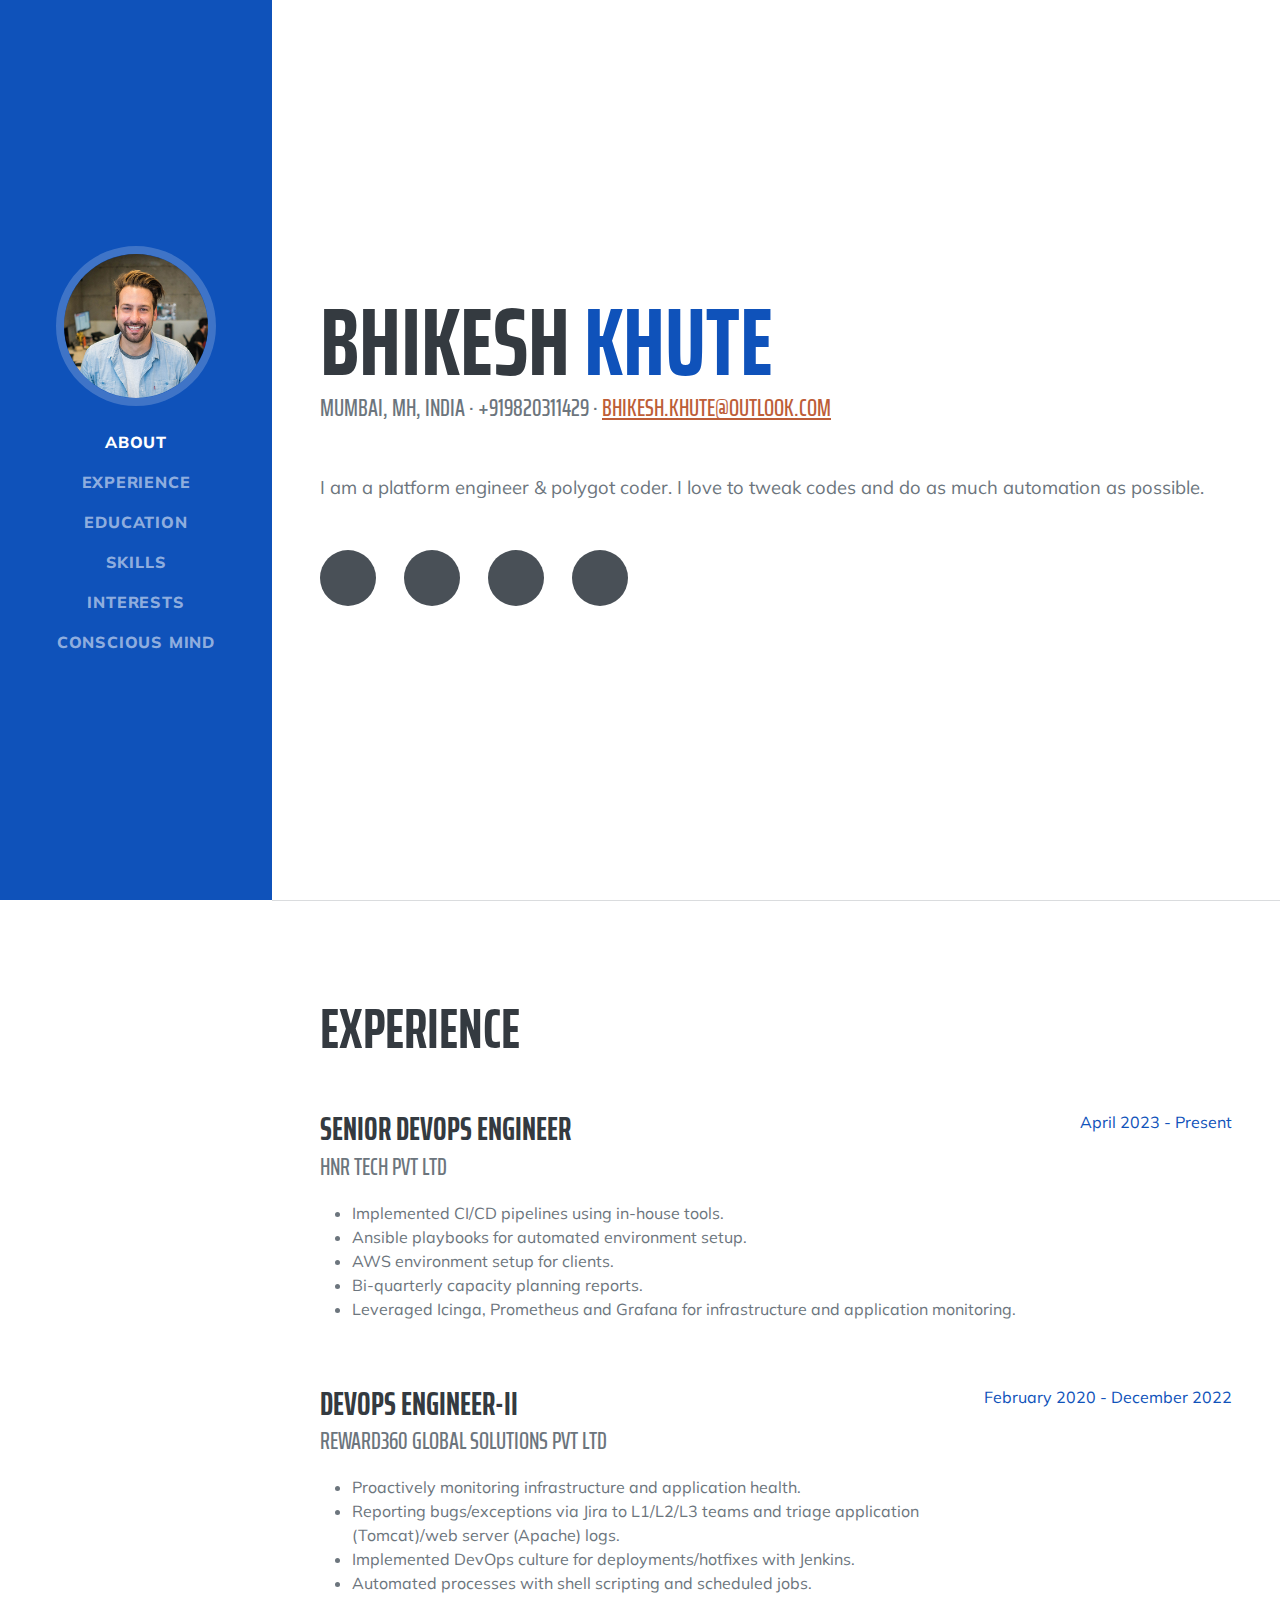
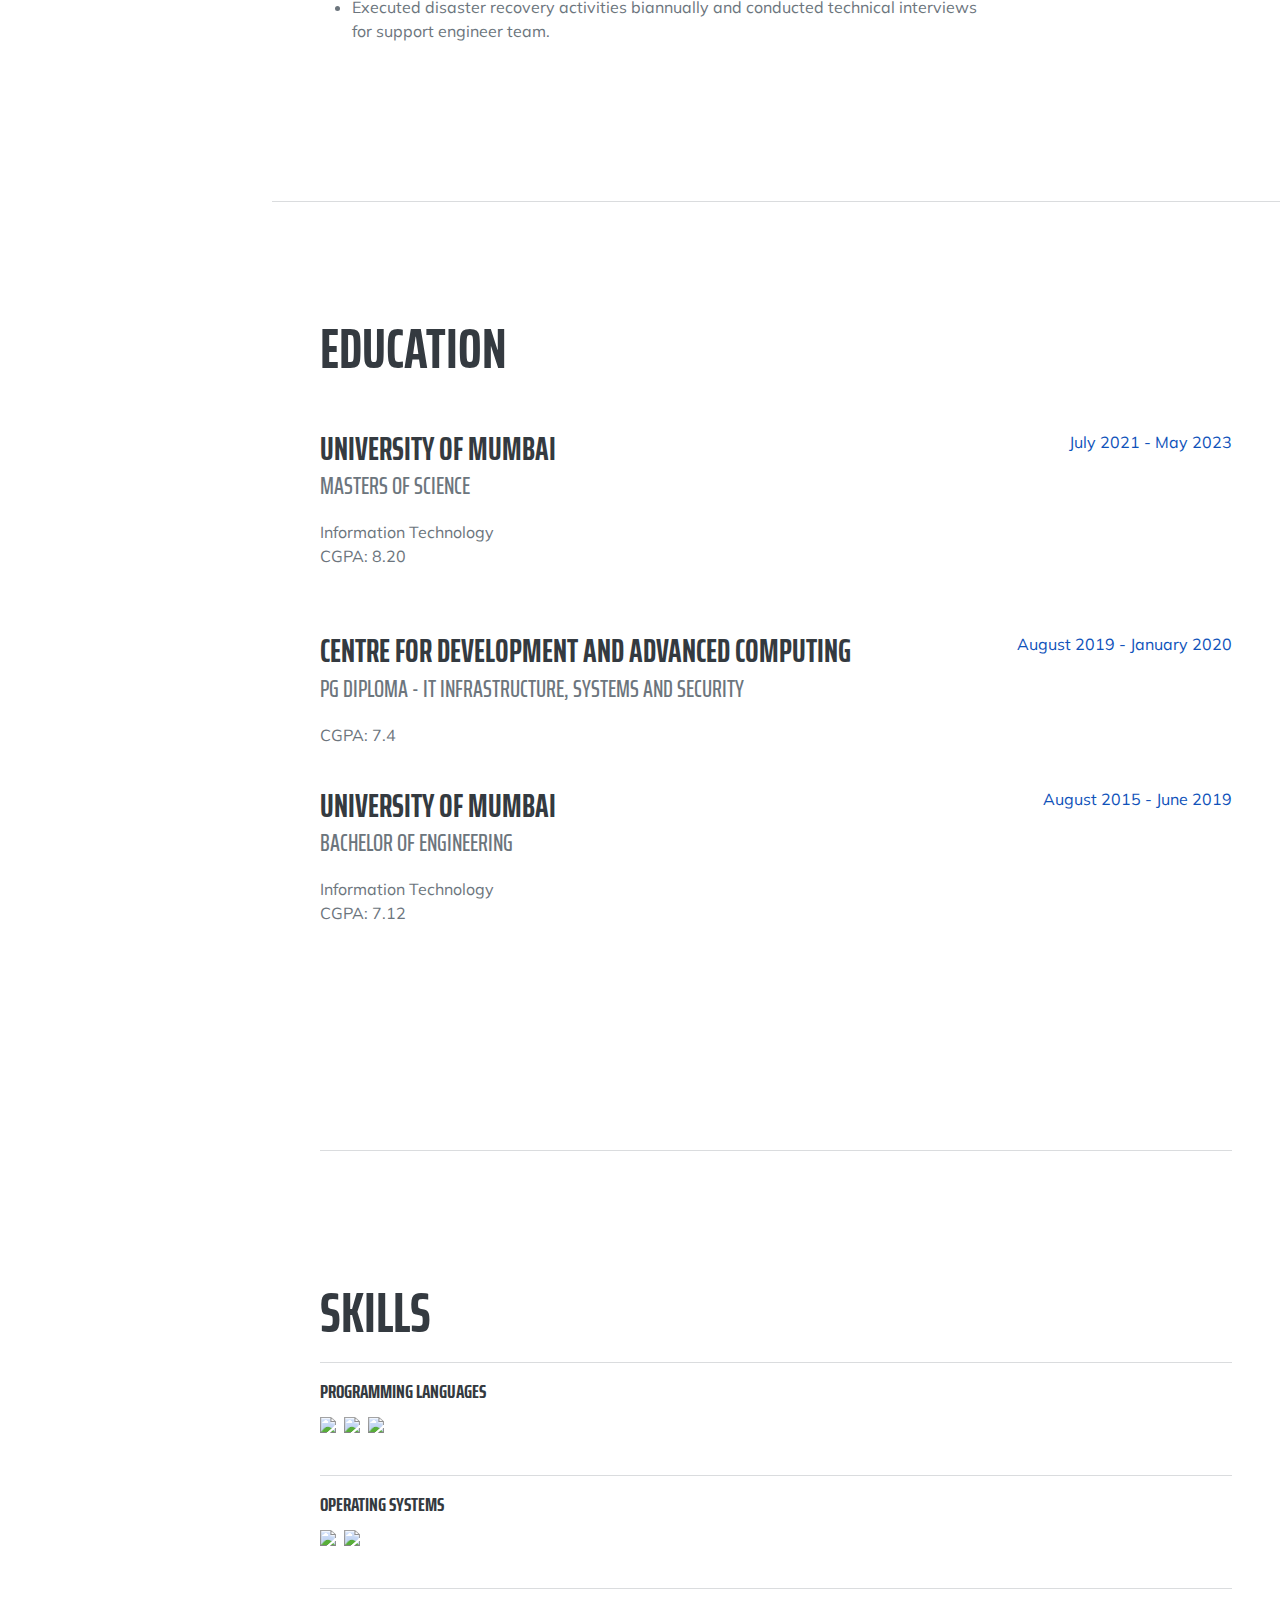
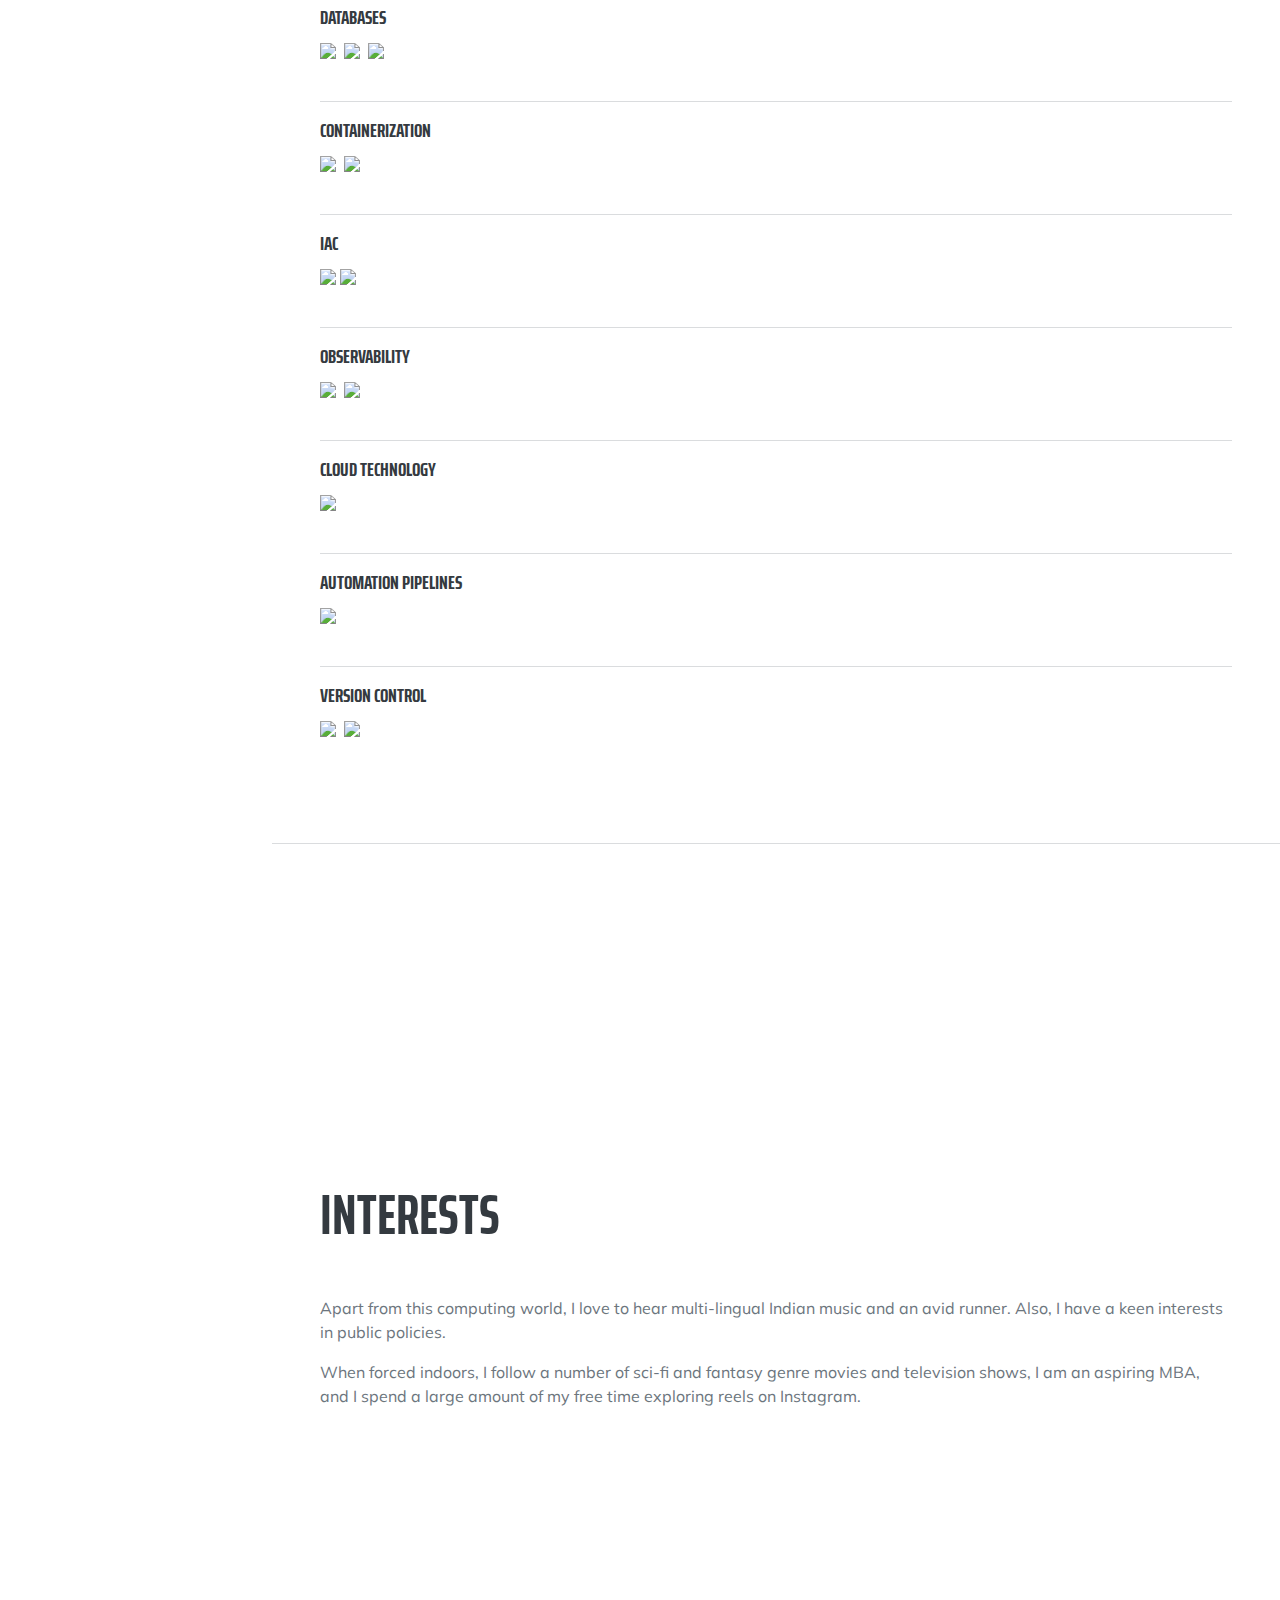
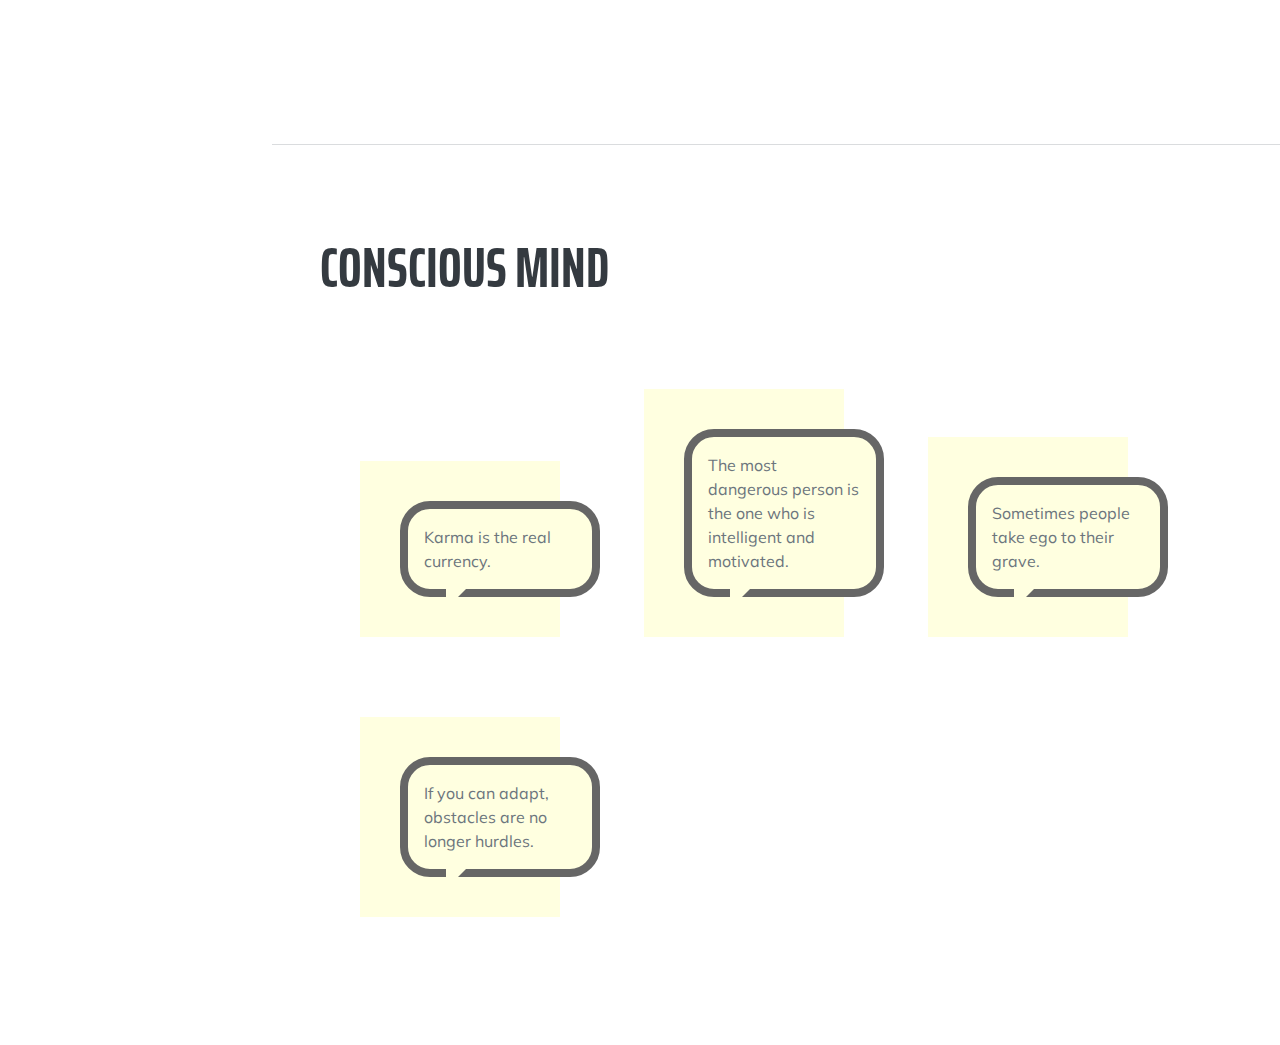
==== index.html @ 4f7ded44 "modified:   added bullet points" ====
<!DOCTYPE html>
<html lang="en">
    <head>
        <meta charset="utf-8" />
        <meta name="viewport" content="width=device-width, initial-scale=1, shrink-to-fit=no" />
        <meta name="description" content="" />
        <meta name="author" content="" />
        <title>Bhikesh Khute Portfolio</title>
        <link rel="icon" type="image/x-icon" href="assets/img/favicon.ico" />
        <!-- Font Awesome icons (free version)-->
        <script src="https://use.fontawesome.com/releases/v6.3.0/js/all.js" crossorigin="anonymous"></script>
        <!-- Google fonts-->
        <link href="https://fonts.googleapis.com/css?family=Saira+Extra+Condensed:500,700" rel="stylesheet" type="text/css" />
        <link href="https://fonts.googleapis.com/css?family=Muli:400,400i,800,800i" rel="stylesheet" type="text/css" />
        <!-- Core theme CSS (includes Bootstrap)-->
        <link href="css/styles.css" rel="stylesheet" />
    </head>
    <body id="page-top">
        <!-- Navigation-->
        <nav class="navbar navbar-expand-lg navbar-dark bg-primary fixed-top" id="sideNav">
            <a class="navbar-brand js-scroll-trigger" href="#page-top">
                <span class="d-block d-lg-none">Bhikesh Khute</span>
                <span class="d-none d-lg-block"><img class="img-fluid img-profile rounded-circle mx-auto mb-2" src="assets/img/profile.jpg" alt="..." /></span>
            </a>
            <button class="navbar-toggler" type="button" data-bs-toggle="collapse" data-bs-target="#navbarResponsive" aria-controls="navbarResponsive" aria-expanded="false" aria-label="Toggle navigation"><span class="navbar-toggler-icon"></span></button>
            <div class="collapse navbar-collapse" id="navbarResponsive">
                <ul class="navbar-nav">
                    <li class="nav-item"><a class="nav-link js-scroll-trigger" href="#about">About</a></li>
                    <li class="nav-item"><a class="nav-link js-scroll-trigger" href="#experience">Experience</a></li>
                    <li class="nav-item"><a class="nav-link js-scroll-trigger" href="#education">Education</a></li>
                    <li class="nav-item"><a class="nav-link js-scroll-trigger" href="#skills">Skills</a></li>
                    <li class="nav-item"><a class="nav-link js-scroll-trigger" href="#interests">Interests</a></li>
                    <li class="nav-item"><a class="nav-link js-scroll-trigger" href="#consciousmind">Conscious Mind</a></li>
                </ul>
            </div>
        </nav>
        <!-- Page Content-->
        <div class="container-fluid p-0">
            <!-- About-->
            <section class="resume-section" id="about">
                <div class="resume-section-content">
                    <h1 class="mb-0">
                        Bhikesh
                        <span class="text-primary">Khute</span>
                    </h1>
                    <div class="subheading mb-5">
                        Mumbai, MH, India · +919820311429 ·
                        <a href="mailto:bhikesh.khute@outlook.com">bhikesh.khute@outlook.com</a>
                    </div>
                    <p class="lead mb-5">I am a platform engineer & polygot coder. I love to tweak codes and do as much automation as possible.</p>
                    <div class="social-icons">
                        <a class="social-icon" href="https://www.linkedin.com/in/bhikesh-khute/" target="_blank"><i class="fab fa-linkedin-in"></i></a>
                        <a class="social-icon" href="https://github.com/norfluxX" target="_blank"><i class="fab fa-github"></i></a>
                        <a class="social-icon" href="https://www.instagram.com/bhikesh_k/" target="_blank"><i class="fab fa-instagram"></i></a>
                        <a class="social-icon" href="https://join.skype.com/invite/weNRksGfqbtF" target="_blank"><i class="fab fa-skype"></i></a>
                    </div>
                </div>
            </section>
            <hr class="m-0" />
            <!-- Experience-->
            <section class="resume-section" id="experience">
                <div class="resume-section-content">
                    <h2 class="mb-5">Experience</h2>
                    <div class="d-flex flex-column flex-md-row justify-content-between mb-5">
                        <div class="flex-grow-1">
                            <h3 class="mb-0">Senior DevOps Engineer</h3>
                            <div class="subheading mb-3">HNR Tech Pvt Ltd</div>
                            <p>
                                <ul>
                                <li>Implemented CI/CD pipelines using in-house tools.</li>
                                <li>Ansible playbooks for automated environment setup.</li>
                                <li>AWS environment setup for clients.</li>
                                <li>Bi-quarterly capacity planning reports.</li>
                                <li>Leveraged Icinga, Prometheus and Grafana for infrastructure and application monitoring.</li>
                                </ul>
                            </p>
                        </div>
                        <div class="flex-shrink-0"><span class="text-primary">April 2023 - Present</span></div>
                    </div>
                    <div class="d-flex flex-column flex-md-row justify-content-between mb-5">
                        <div class="flex-grow-1">
                            <h3 class="mb-0">DevOps Engineer-II</h3>
                            <div class="subheading mb-3">Reward360 Global Solutions Pvt Ltd</div>
                            <p>
                                <ul>
                                    <li>Proactively monitoring infrastructure and application health.</li>
                                    <li>Reporting bugs/exceptions via Jira to L1/L2/L3 teams and triage application (Tomcat)/web server (Apache) logs. </li>
                                    <li>Implemented DevOps culture for deployments/hotfixes with Jenkins.</li>
                                    <li>Automated processes with shell scripting and scheduled jobs.</li>
                                    <li>Executed disaster recovery activities biannually and conducted technical interviews for support engineer team.</li>
                                </ul>
                            </p>
                        </div>
                        <div class="flex-shrink-0"><span class="text-primary">February 2020 - December 2022</span></div>
                    </div>
                </div>
            </section>
            <hr class="m-0" />
            <!-- Education-->
            <section class="resume-section" id="education">
                <div class="resume-section-content">
                    <h2 class="mb-5">Education</h2>
                    <div class="d-flex flex-column flex-md-row justify-content-between mb-5">
                        <div class="flex-grow-1">
                            <h3 class="mb-0">University of Mumbai</h3>
                            <div class="subheading mb-3">Masters of Science</div>
                            <div>Information Technology </div>
                            <p>CGPA: 8.20</p>
                        </div>
                        <div class="flex-shrink-0"><span class="text-primary">July 2021 - May 2023</span></div>
                    </div>
                    <div class="d-flex flex-column flex-md-row justify-content-between">
                        <div class="flex-grow-1">
                            <h3 class="mb-0">Centre for Development and Advanced Computing</h3>
                            <div class="subheading mb-3">PG Diploma - IT Infrastructure, Systems and Security</div>
                            <p>CGPA: 7.4</p>
                        </div>
                        <div class="flex-shrink-0"><span class="text-primary">August 2019 - January 2020</span></div>
                    </div>
                    <br>
                    <div class="d-flex flex-column flex-md-row justify-content-between mb-5">
                        <div class="flex-grow-1">
                            <h3 class="mb-0">University of Mumbai</h3>
                            <div class="subheading mb-3">Bachelor of Engineering</div>
                            <div>Information Technology</div>
                            <p>CGPA: 7.12</p>
                        </div>
                        <div class="flex-shrink-0"><span class="text-primary">August 2015 - June 2019</span></div>
                    </div>
                </div>
            </section>
            <hr class="m-5" />
            <!-- Skills-->
            <section class="resume-section" id="skills">
                <div class="resume-section-content">
                    <h2>Skills</h2>
                        <hr>
                        <h5> Programming Languages</h5>
                        <img src="https://img.shields.io/badge/python-3670A0?style=for-the-badge&logo=python&logoColor=ffdd54" />&nbsp;
                        <img src="https://img.shields.io/badge/PHP-777BB4?style=for-the-badge&logo=php&logoColor=white" />&nbsp;
                        <img src="https://img.shields.io/badge/node.js-6DA55F?style=for-the-badge&logo=node.js&logoColor=white" />&nbsp;<br><br>
                        <hr>
                        <h5> Operating Systems</h5>
                        <img src="https://img.shields.io/badge/Cent%20OS-262577?style=for-the-badge&logo=CentOS&logoColor=white" />&nbsp;
                        <img src="https://img.shields.io/badge/Ubuntu-E95420?style=for-the-badge&logo=ubuntu&logoColor=white" />&nbsp; <br><br>
                        <hr></hr>
                        <h5> Databases</h5>
                        <img src="https://img.shields.io/badge/MongoDB-4EA94B?style=for-the-badge&logo=mongodb&logoColor=white" />&nbsp; 
                        <img src="https://img.shields.io/badge/MySQL-005C84?style=for-the-badge&logo=mysql&logoColor=white" />&nbsp;
                        <img src="https://img.shields.io/badge/redis-%23DD0031.svg?&style=for-the-badge&logo=redis&logoColor=white" />&nbsp; <br><br>
                        <hr>
                        <h5> Containerization</h5>
                        <img src="https://img.shields.io/badge/Docker-2CA5E0?style=for-the-badge&logo=docker&logoColor=white "/>&nbsp;
                        <img src="https://img.shields.io/badge/kubernetes-326ce5.svg?&style=for-the-badge&logo=kubernetes&logoColor=white" />&nbsp;<br><br>
                        <hr>
                        <h5> IaC</h5>
                        <img src="https://img.shields.io/badge/ansible-%231A1918.svg?style=for-the-badge&logo=ansible&logoColor=white"/>
                        <img src="https://img.shields.io/badge/terraform-%235835CC.svg?style=for-the-badge&logo=terraform&logoColor=white" />&nbsp;<br><br>
                        <hr>
                        <h5> Observability</h5>
                        <img src="https://img.shields.io/badge/Prometheus-E6522C?style=for-the-badge&logo=Prometheus&logoColor=white" />&nbsp;
                        <img src="https://img.shields.io/badge/Grafana-000000?style=for-the-badge&logo=grafana&logoColor=orange&labelColor=000000" />&nbsp;<br><br>
                        <hr>
                        <h5> Cloud Technology</h5>
                        <img src="https://img.shields.io/badge/AWS-%23FF9900.svg?style=for-the-badge&logo=amazon-aws&logoColor=white" />&nbsp;<br><br>
                        <hr>
                        <h5> Automation Pipelines</h5>
                        <img src="https://img.shields.io/badge/Jenkins-D24939?style=for-the-badge&logo=Jenkins&logoColor=white" />&nbsp;<br><br>
                        <hr>
                        <h5> Version Control</h5>
                        <img src="https://img.shields.io/badge/git-%23F05033.svg?style=for-the-badge&logo=git&logoColor=white" />&nbsp;
                        <img src="https://img.shields.io/badge/gitlab-%23181717.svg?style=for-the-badge&logo=gitlab&logoColor=white" /><br><br>
                </div>
            </section>
            <hr class="m-0" />
            <!-- Interests-->
            <section class="resume-section" id="interests">
                <div class="resume-section-content">
                    <h2 class="mb-5">Interests</h2>
                    <p>Apart from this computing world, I love to hear multi-lingual Indian music and an avid runner. Also, I have a keen interests in public policies.</p>
                    <p class="mb-0">When forced indoors, I follow a number of sci-fi and fantasy genre movies and television shows, I am an aspiring MBA, and I spend a large amount of my free time exploring reels on Instagram.</p>
                </div>
            </section>
            <hr class="m-0" />
            <!-- Awards-->
            <section class="resume-section" id="consciousmind">
                <div class="resume-section-content">
                    <h2 class="mb-5">Conscious Mind</h2>
					<div class="talk-bubble">
						<div class="talk-bubble tri-right border-9 round btm-left-in">
						  <div class="talktext">
							<p>Karma is the real currency.</p>
						  </div>
						</div>
					</div>
					<div class="talk-bubble">
						<div class="talk-bubble tri-right border-9 round btm-left-in">
						  <div class="talktext">
							<p>The most dangerous person is the one who is intelligent and motivated.</p>
						  </div>
						</div>
					</div>
					<div class="talk-bubble">
						<div class="talk-bubble tri-right border-9 round btm-left-in">
						  <div class="talktext">
							<p>Sometimes people take ego to their grave.</p>
						  </div>
						</div>
					</div>
                    <div class="talk-bubble">
						<div class="talk-bubble tri-right border-9 round btm-left-in">
						  <div class="talktext">
							<p>If you can adapt, obstacles are no longer hurdles.</p>
						  </div>
						</div>
					</div>
                </div>
            </section>
        </div>
        <!-- Bootstrap core JS-->
        <script src="https://cdn.jsdelivr.net/npm/bootstrap@5.2.3/dist/js/bootstrap.bundle.min.js"></script>
        <!-- Core theme JS-->
        <script src="js/scripts.js"></script>
    </body>
</html>
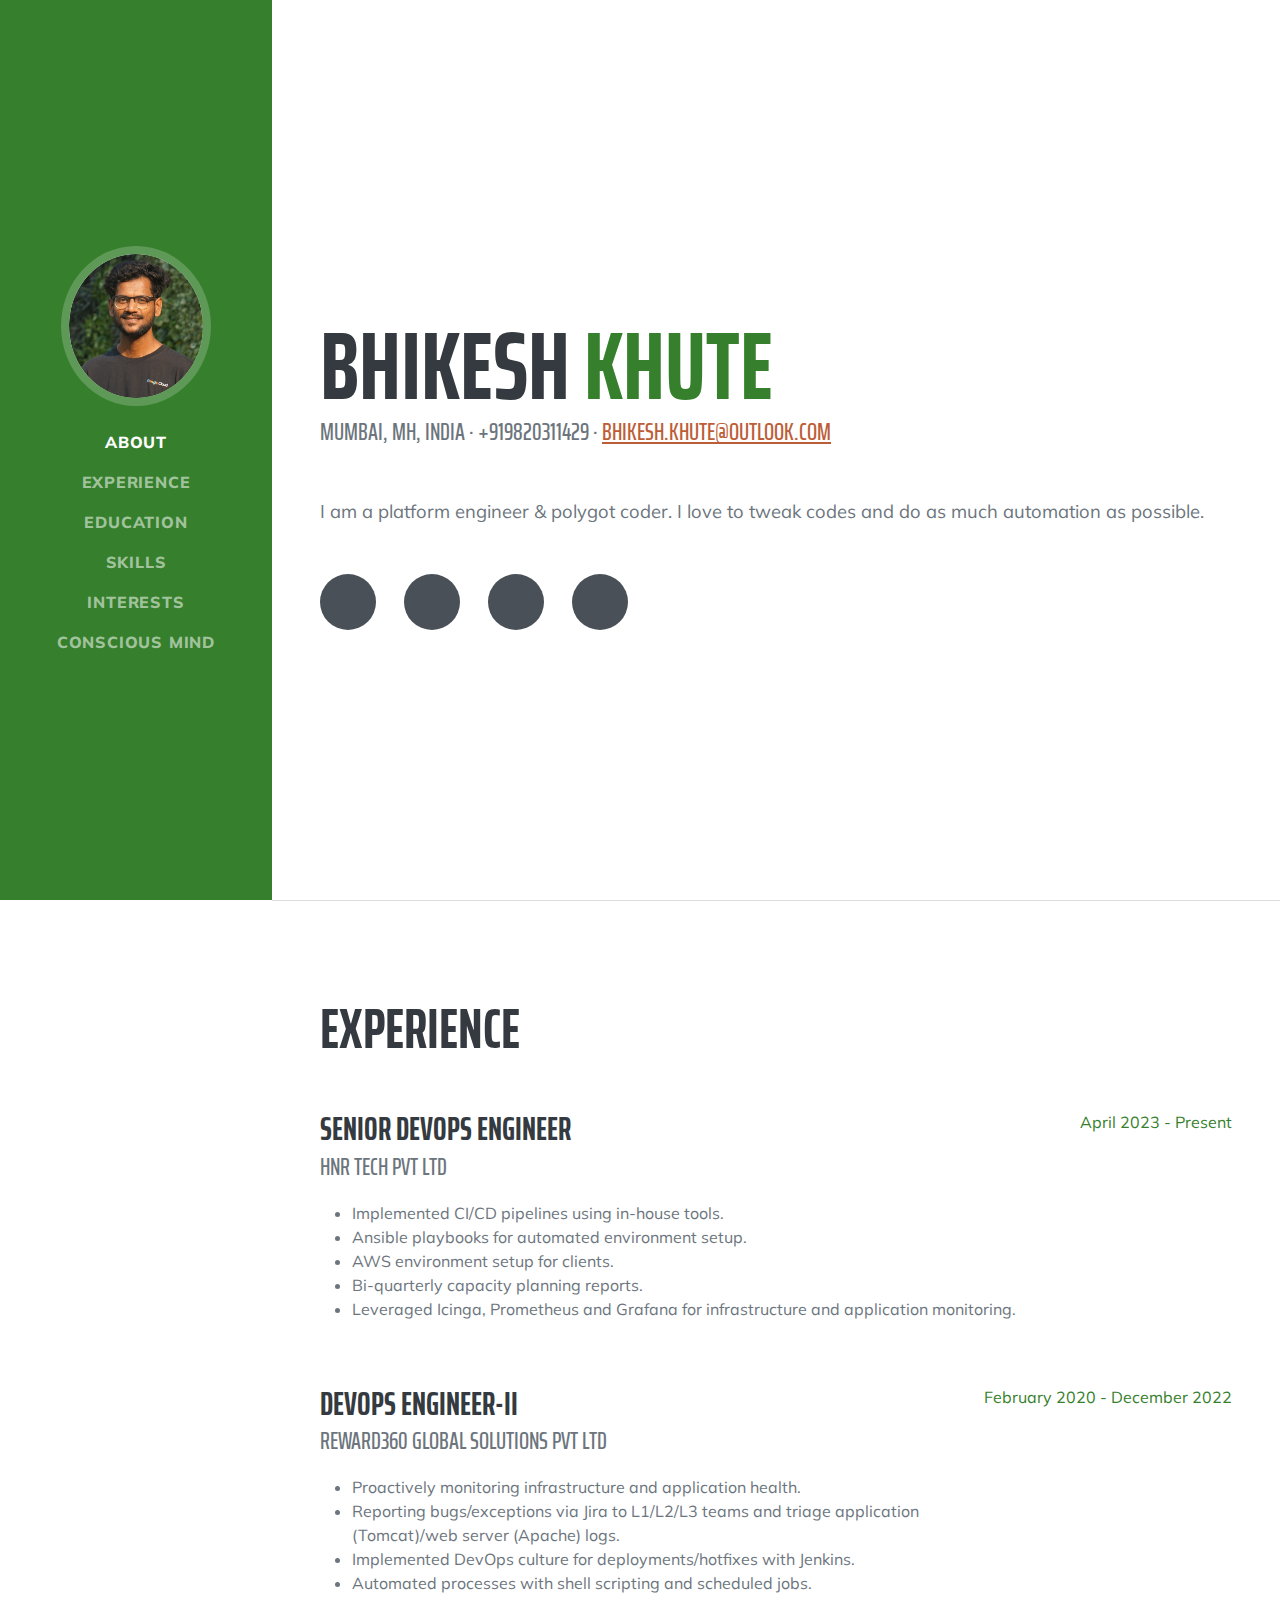
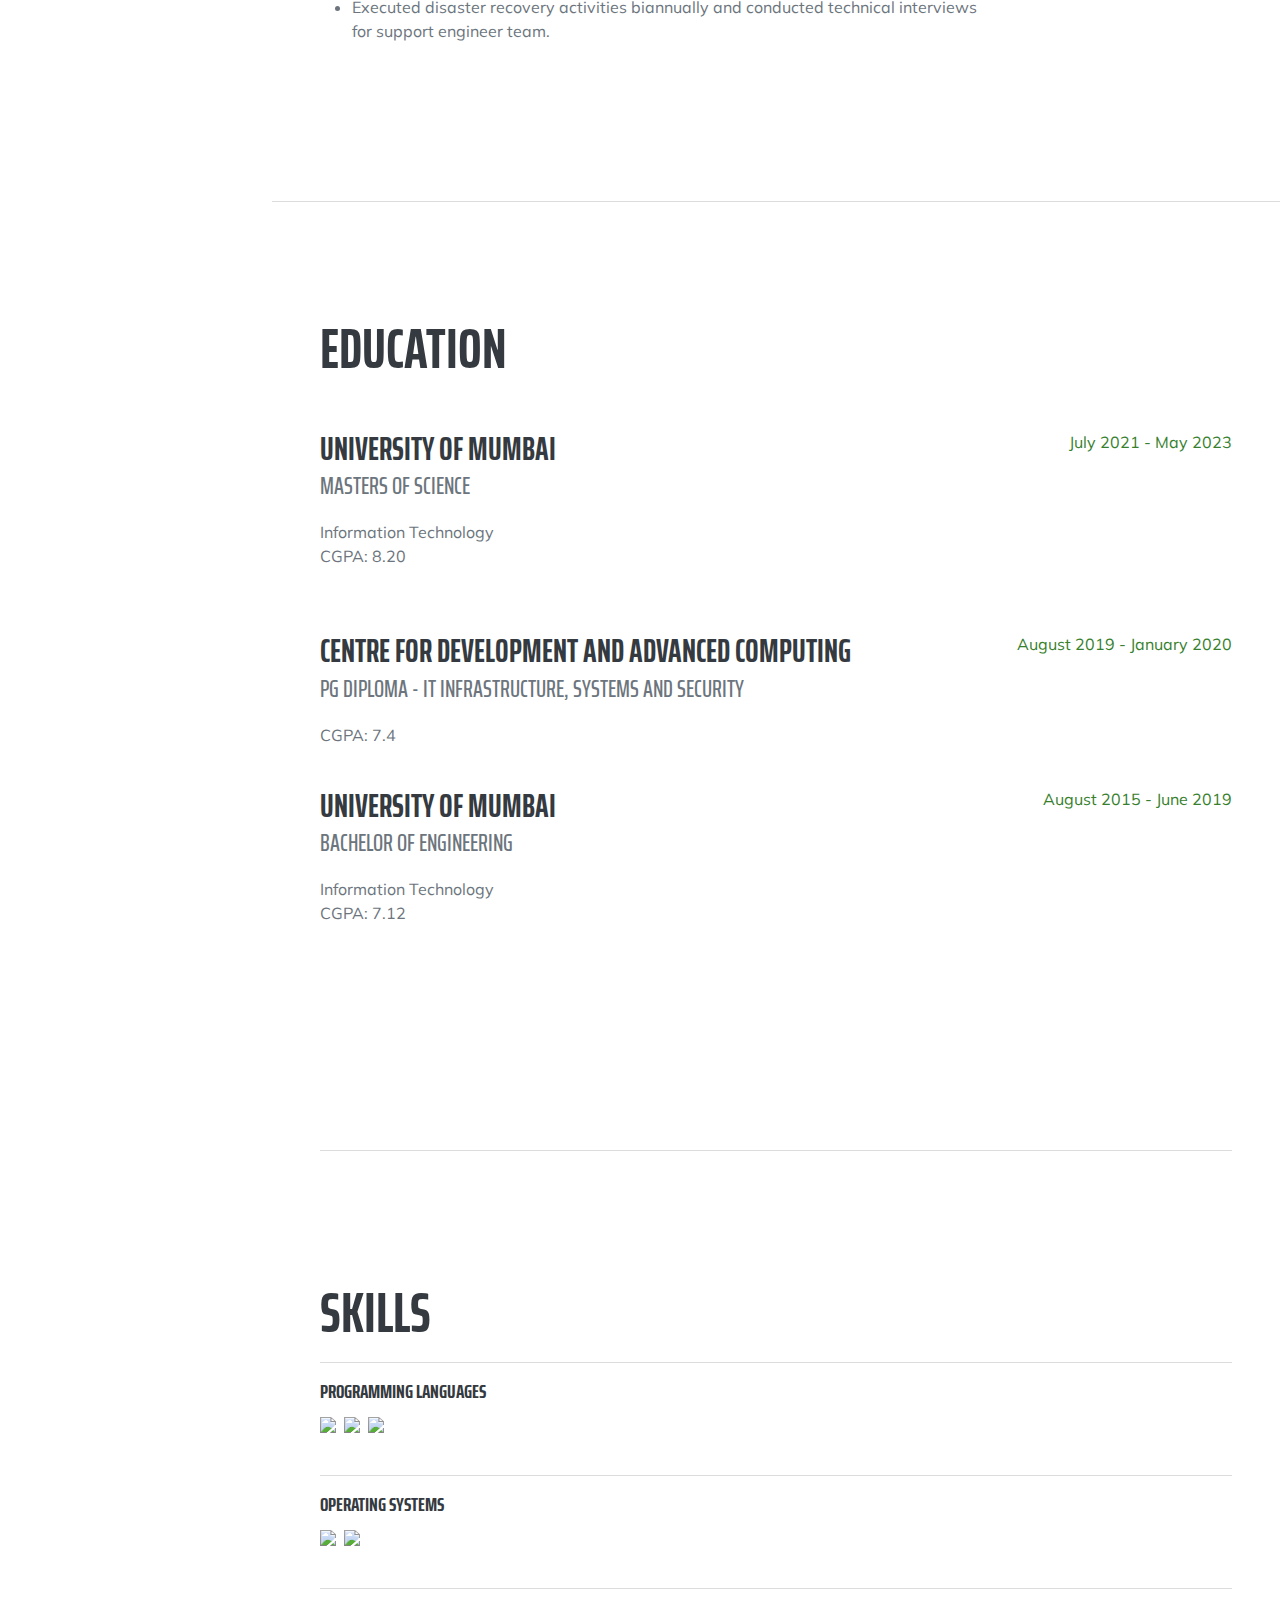
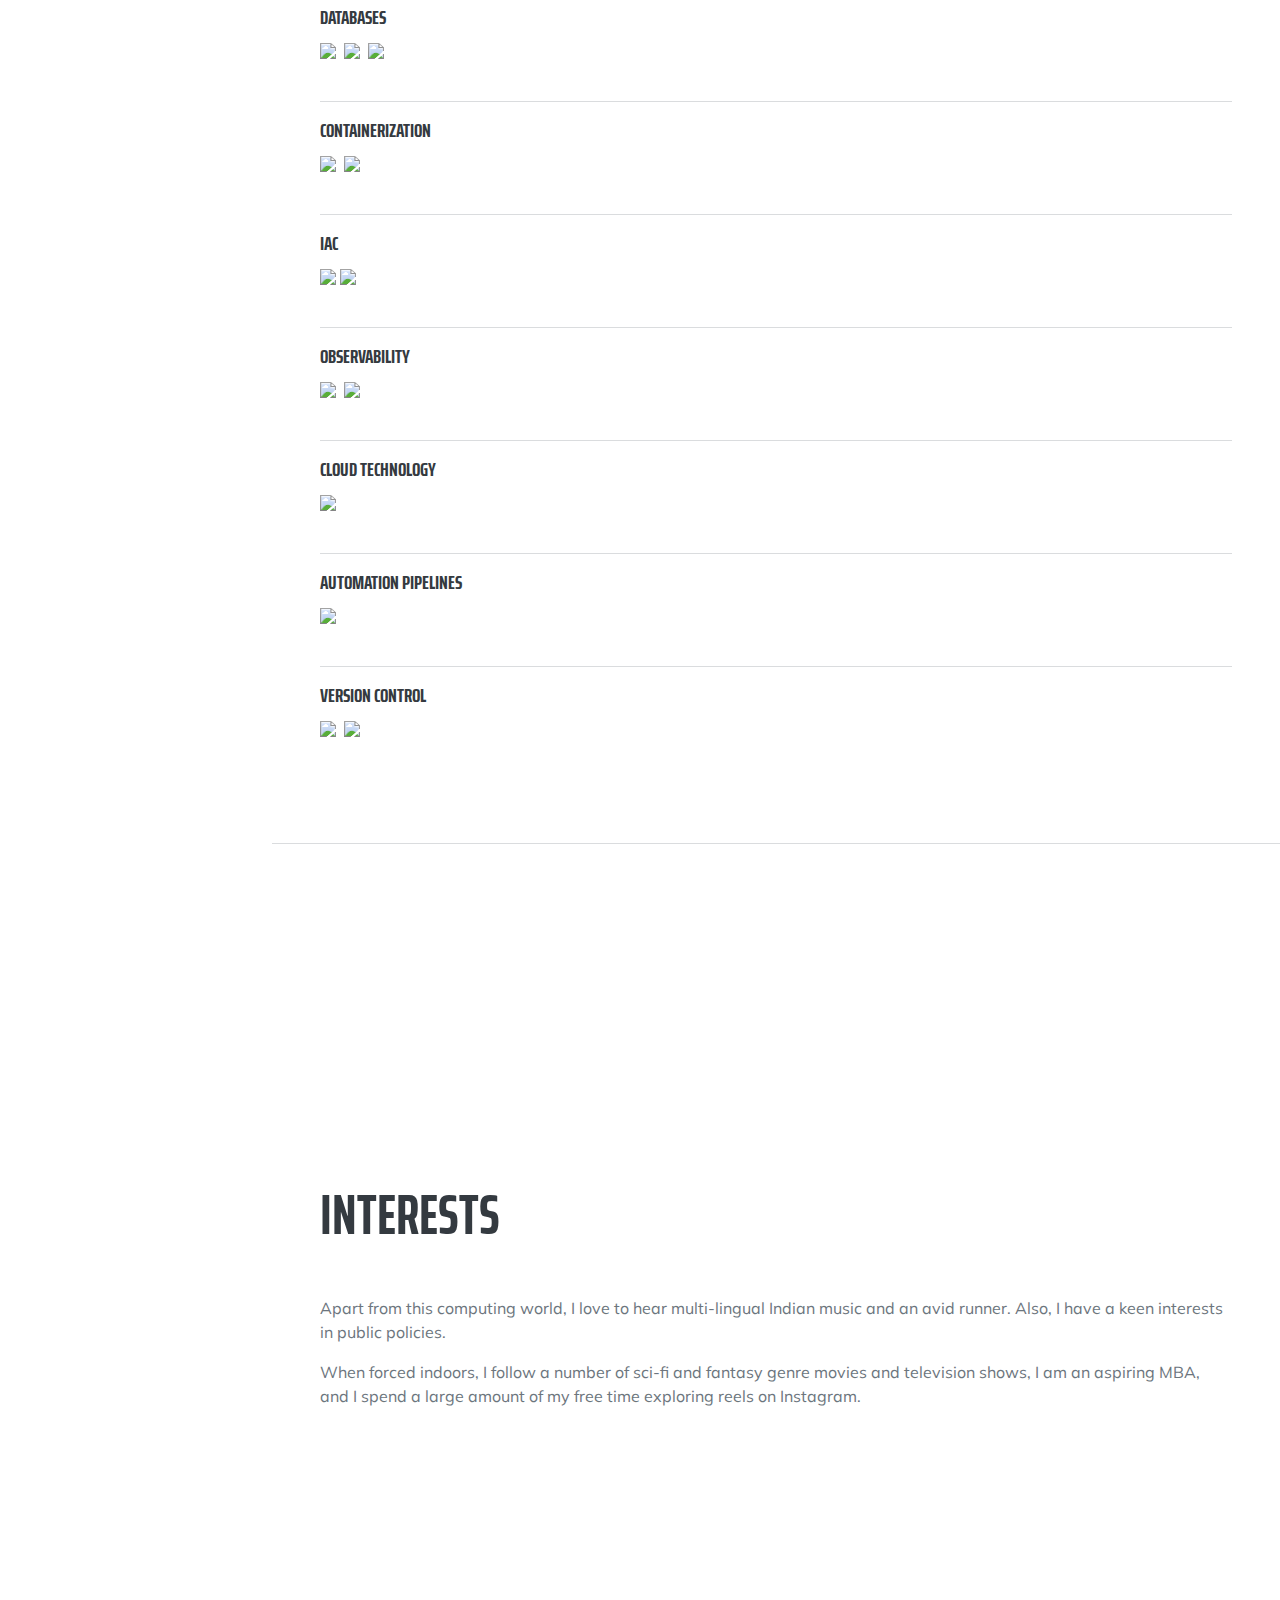
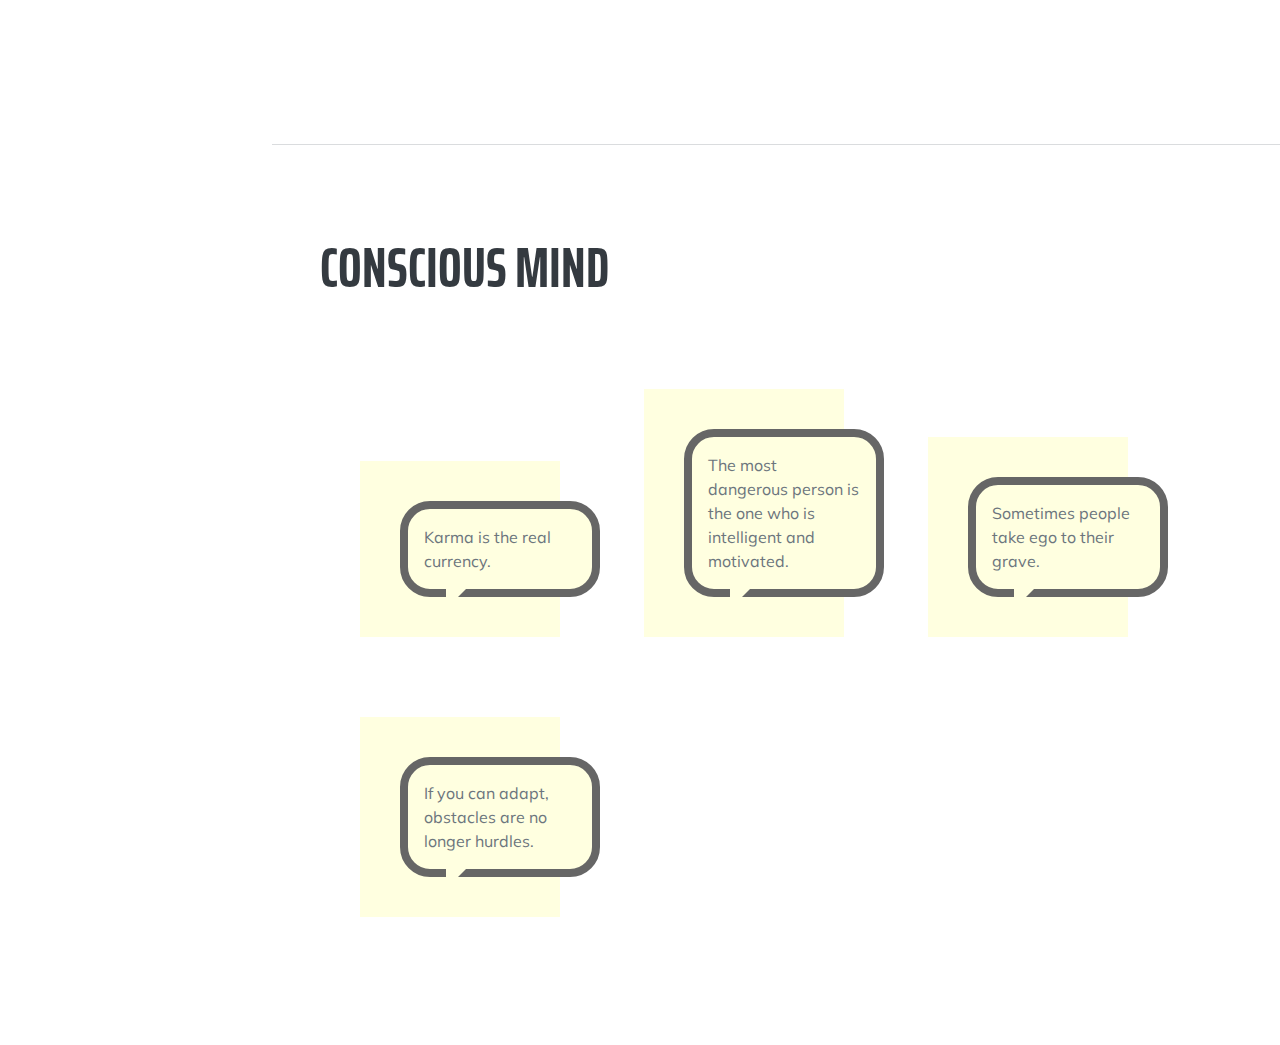
==== commit 6d1c5cf3: "modified:   add profile img in mobile screen" ====
--- a/index.html
+++ b/index.html
@@ -39,6 +39,8 @@
             <!-- About-->
             <section class="resume-section" id="about">
                 <div class="resume-section-content">
+                    <img class="img-fluid img-profile rounded-circle mx-auto rounded mx-auto d-block d-sm-none" style="width: 200px" src="assets/img/profile.jpg" alt="..." />
+                    <br><br>
                     <h1 class="mb-0">
                         Bhikesh
                         <span class="text-primary">Khute</span>
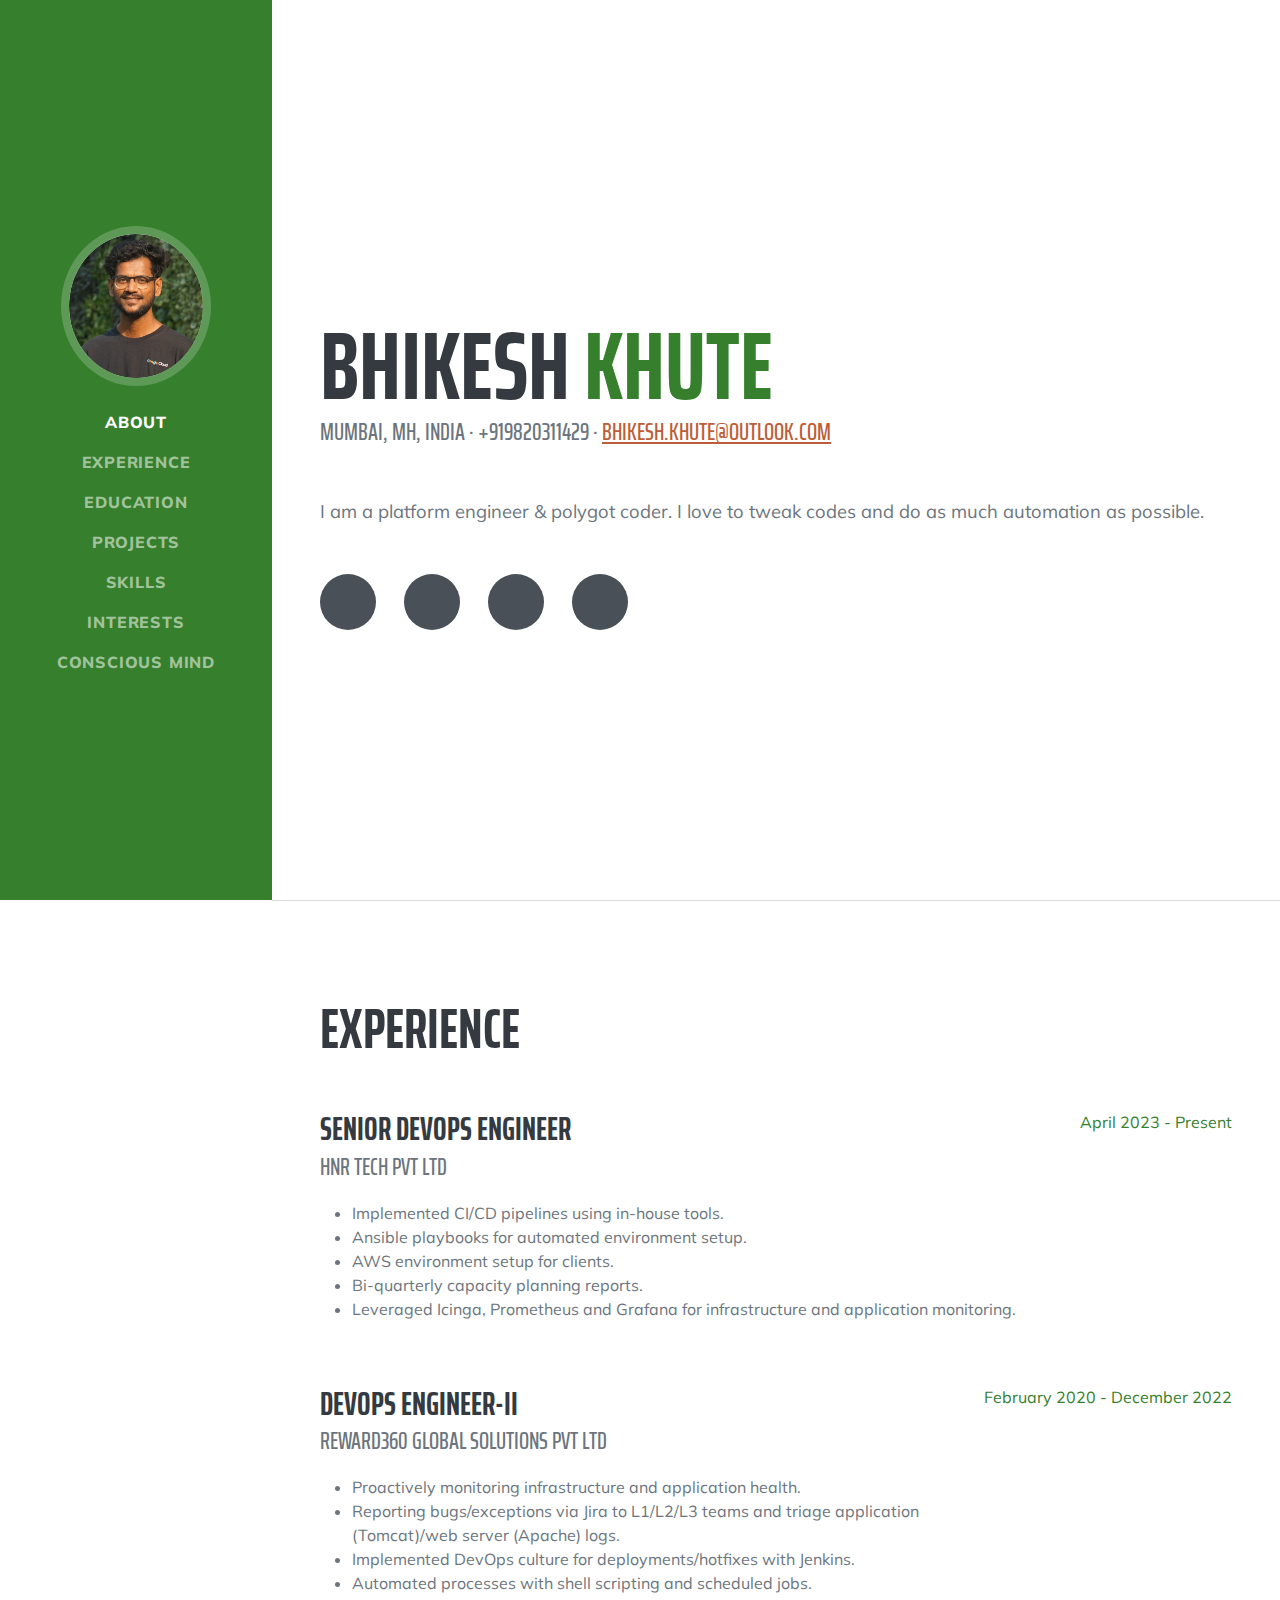
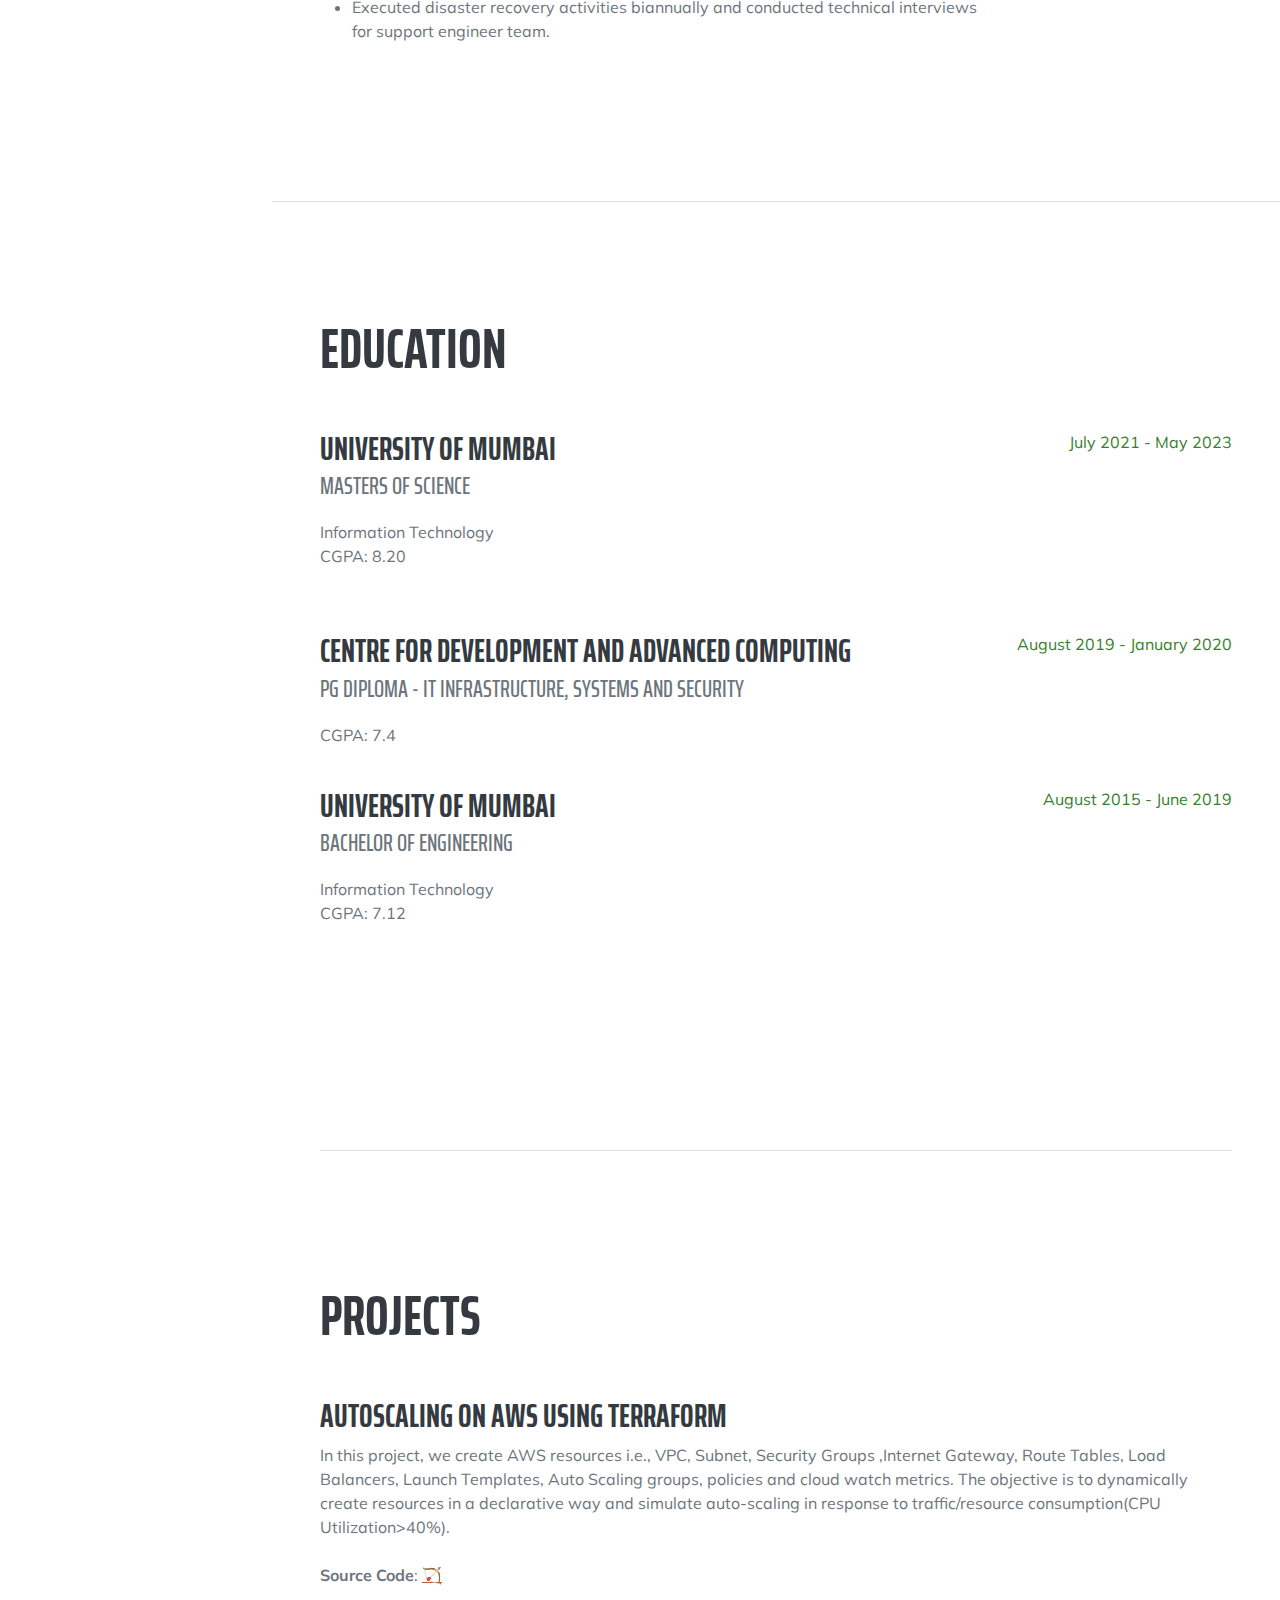
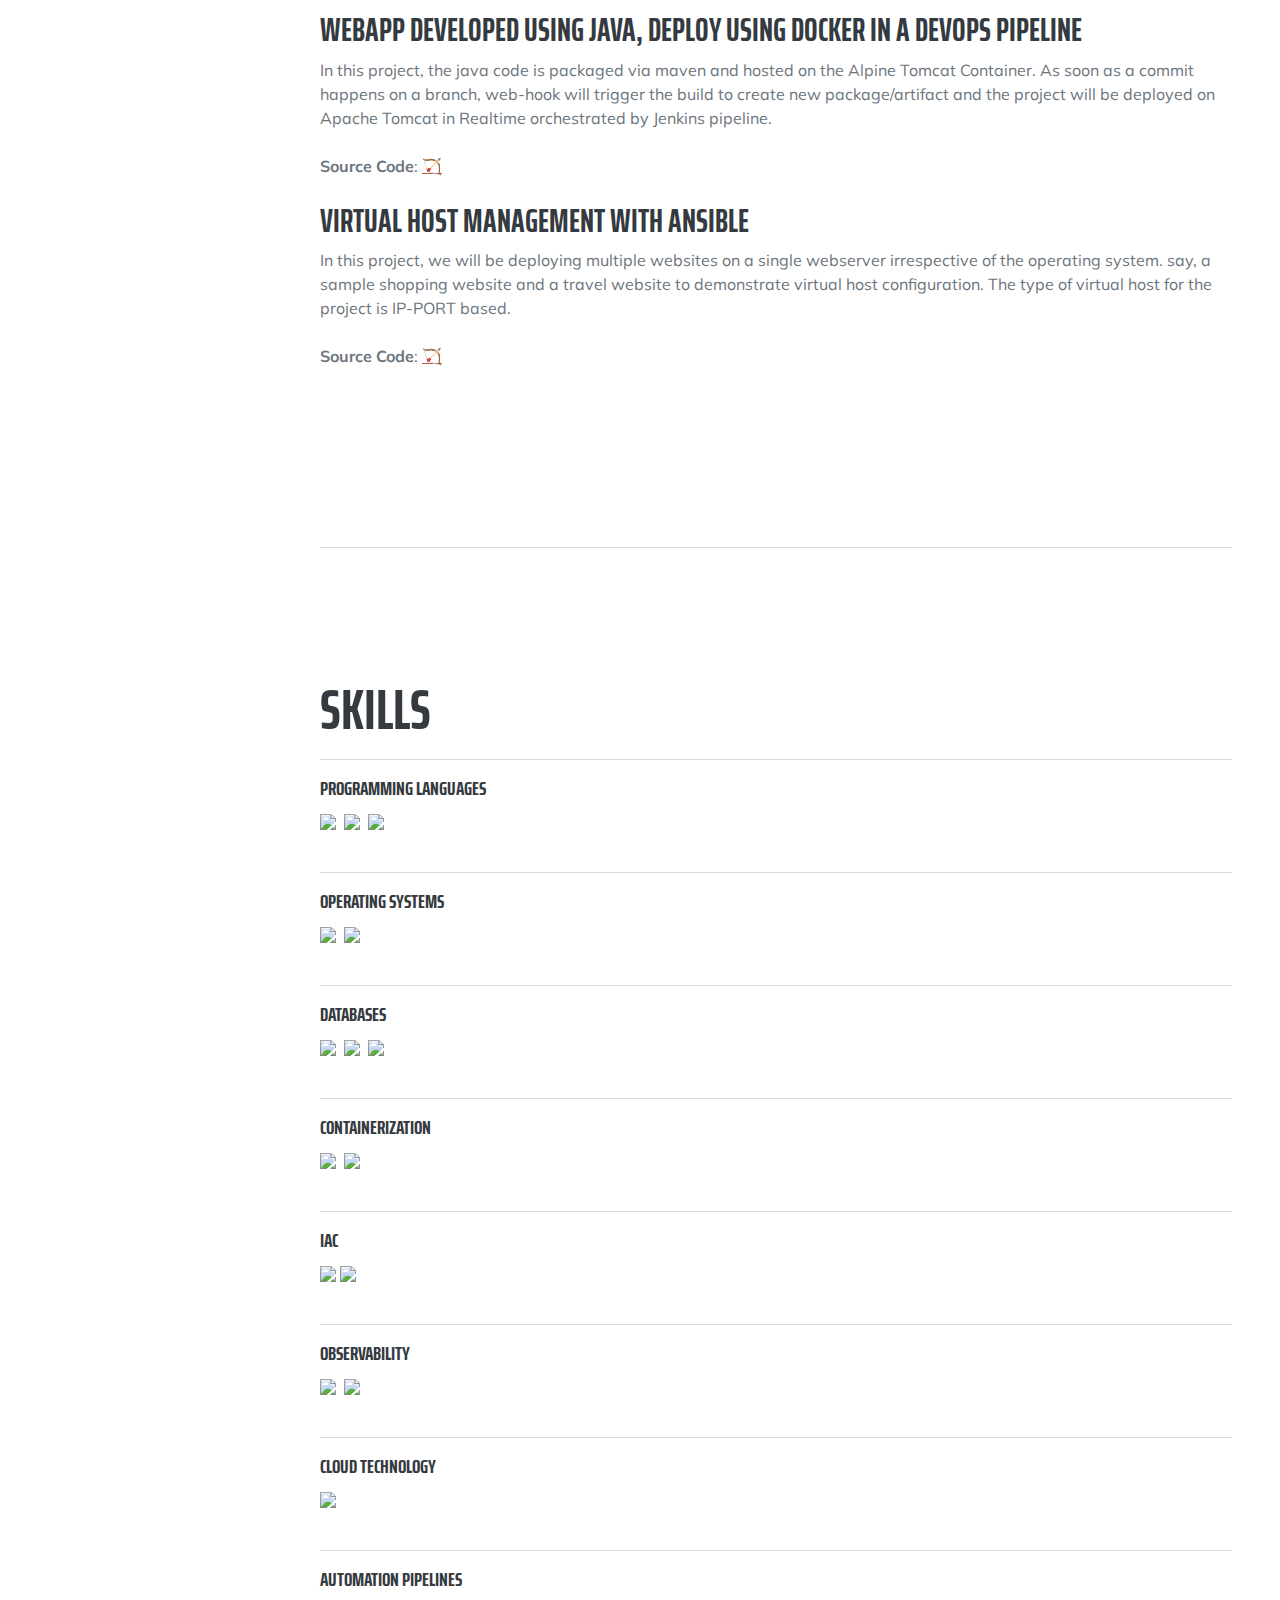
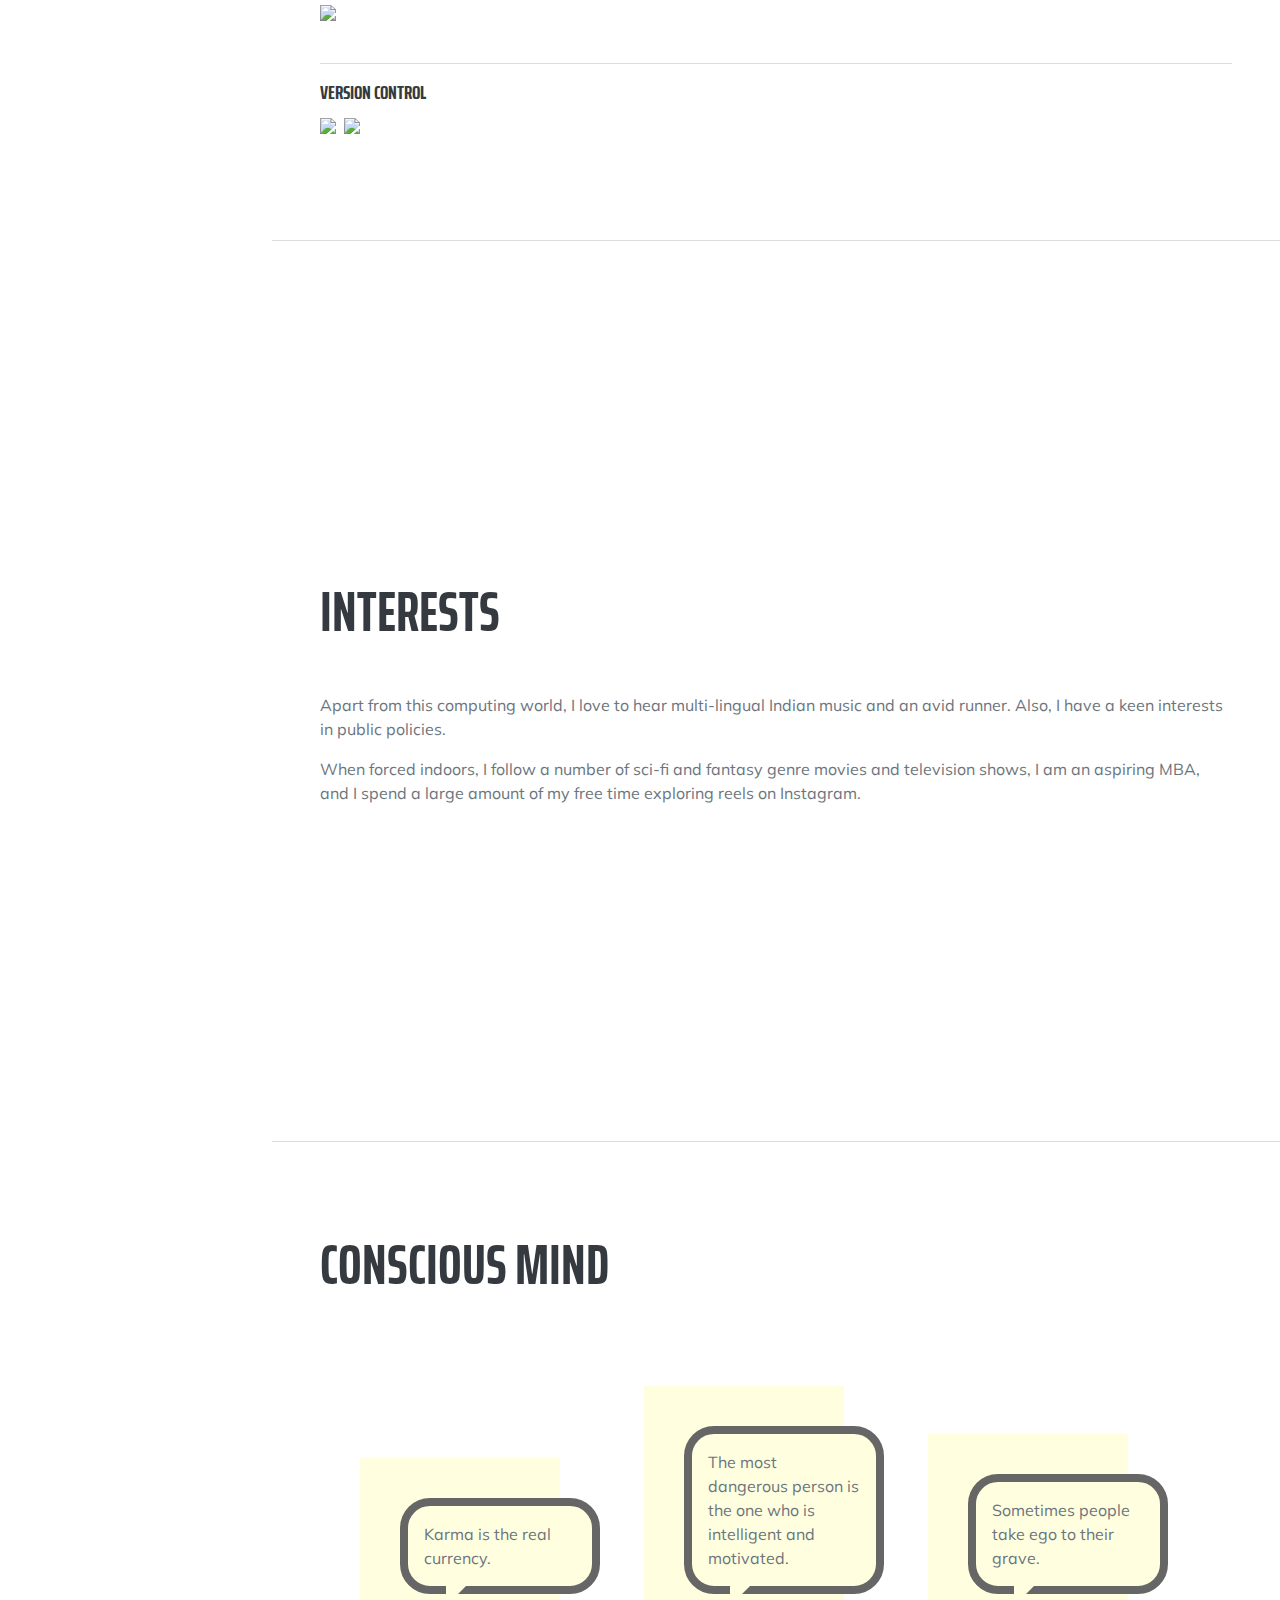
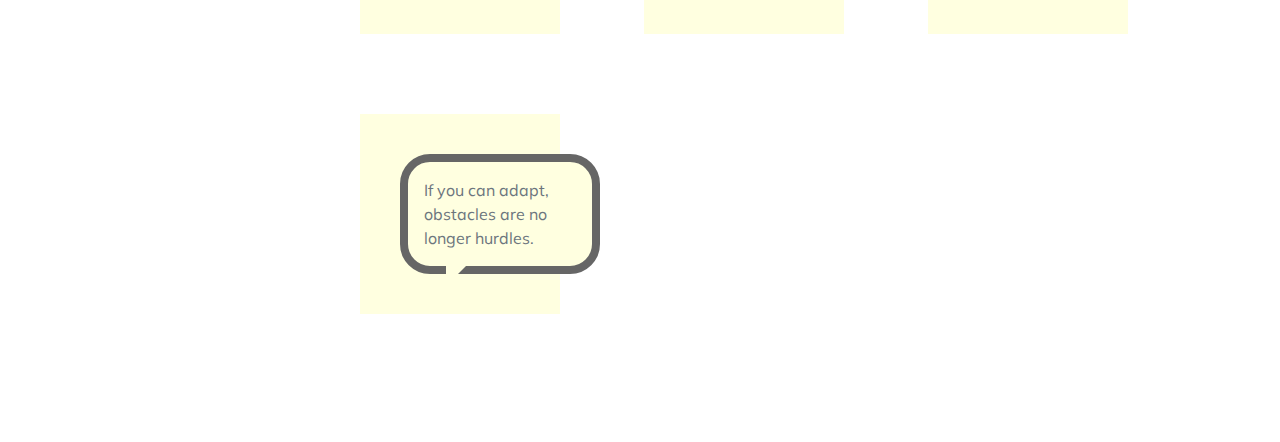
==== commit 1d148ab4: "modified:   index.html" ====
--- a/index.html
+++ b/index.html
@@ -28,6 +28,7 @@
                     <li class="nav-item"><a class="nav-link js-scroll-trigger" href="#about">About</a></li>
                     <li class="nav-item"><a class="nav-link js-scroll-trigger" href="#experience">Experience</a></li>
                     <li class="nav-item"><a class="nav-link js-scroll-trigger" href="#education">Education</a></li>
+                    <li class="nav-item"><a class="nav-link js-scroll-trigger" href="#projects">Projects</a></li>
                     <li class="nav-item"><a class="nav-link js-scroll-trigger" href="#skills">Skills</a></li>
                     <li class="nav-item"><a class="nav-link js-scroll-trigger" href="#interests">Interests</a></li>
                     <li class="nav-item"><a class="nav-link js-scroll-trigger" href="#consciousmind">Conscious Mind</a></li>
@@ -132,6 +133,40 @@
                 </div>
             </section>
             <hr class="m-5" />
+            <!-- Projects -->
+            <section class="resume-section" id="projects">
+                <div class="resume-section-content">
+                    <h2 class="mb-5">Projects</h2>
+                    <div class="d-flex flex-column flex-md-row justify-content-between mb-5">
+                        <div class="flex-grow-1">
+                            <h3 class="mb-2">Autoscaling on AWS using Terraform</h3>
+                            <div>In this project, we create AWS resources i.e., VPC, Subnet, Security Groups ,Internet Gateway, 
+                                Route Tables, Load Balancers, Launch Templates, Auto Scaling groups, policies and cloud watch metrics. 
+                                The objective is to dynamically create resources in a declarative way and simulate auto-scaling 
+                                in response to traffic/resource consumption(CPU Utilization>40%).
+                            </div>
+                            <br>
+                            <div><strong>Source Code</strong>: <a href="https://github.com/norfluxX/Autoscaling-on-aws-using-terraform" target="_blank">🏹</a></div>
+                        <br>
+                        <div class="flex-grow-1">
+                            <h3 class="mb-2">WebApp developed using Java, deploy using docker in a DevOps Pipeline</h3>
+                            <div>In this project, the java code is packaged via maven and hosted on the Alpine Tomcat Container. As soon as a commit happens on a branch, web-hook will trigger the build to create new package/artifact and the project will be deployed on Apache Tomcat in Realtime orchestrated by Jenkins pipeline.
+                            </div>
+                            <br>
+                            <div><strong>Source Code</strong>: <a href="https://github.com/norfluxX/Docker-Java-WebApp-DevOps-Pipeline" target="_blank">🏹</a></div>
+                        </div>
+                        <br>
+                        <div class="flex-grow-1">
+                            <h3 class="mb-2">Virtual Host Management with Ansible</h3>
+                            <div>In this project, we will be deploying multiple websites on a single webserver irrespective of the operating system. say, a sample shopping website and a travel website to demonstrate virtual host configuration. The type of virtual host for the project is IP-PORT based.
+                            </div>
+                            <br>
+                            <div><strong>Source Code</strong>: <a href="https://github.com/norfluxX/VHost-Management-with-Ansible" target="_blank">🏹</a></div>
+                        </div>
+                    </div>
+                </div>
+            </section>
+            <hr class="m-5" />
             <!-- Skills-->
             <section class="resume-section" id="skills">
                 <div class="resume-section-content">
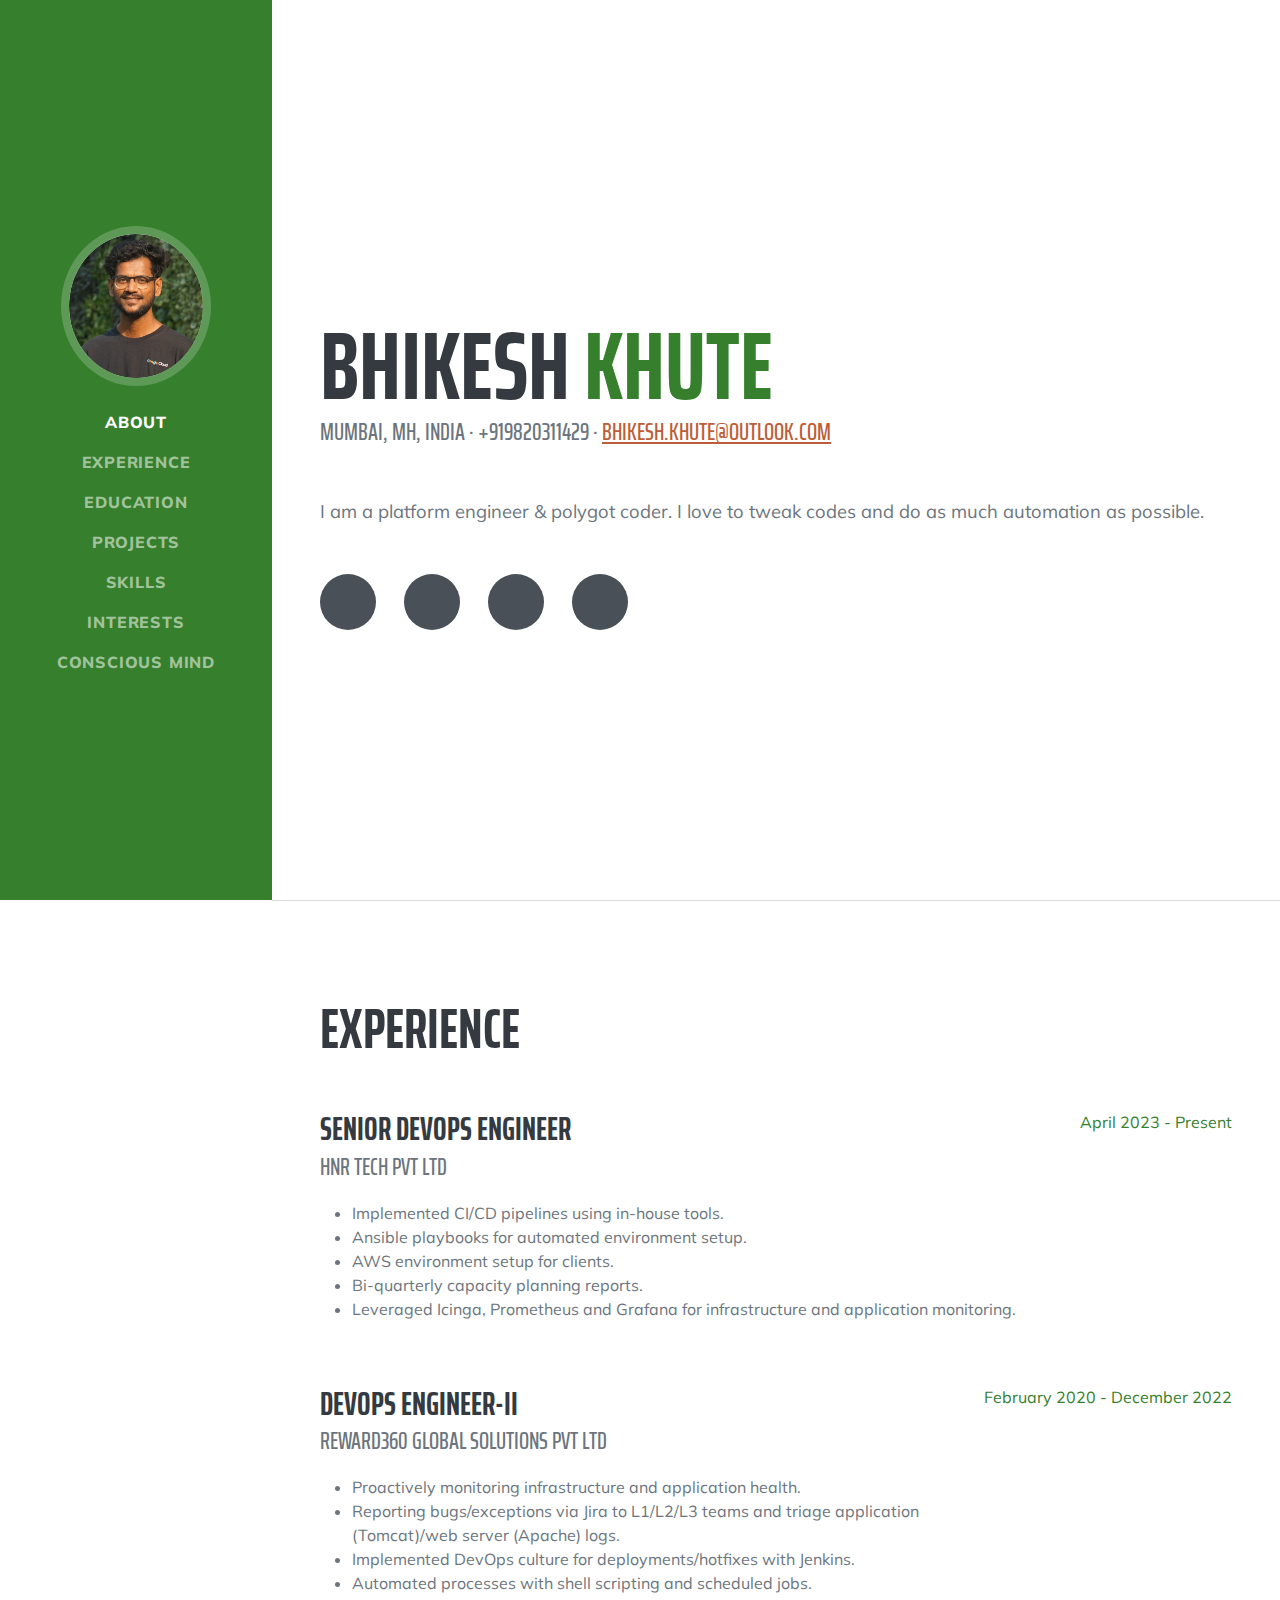
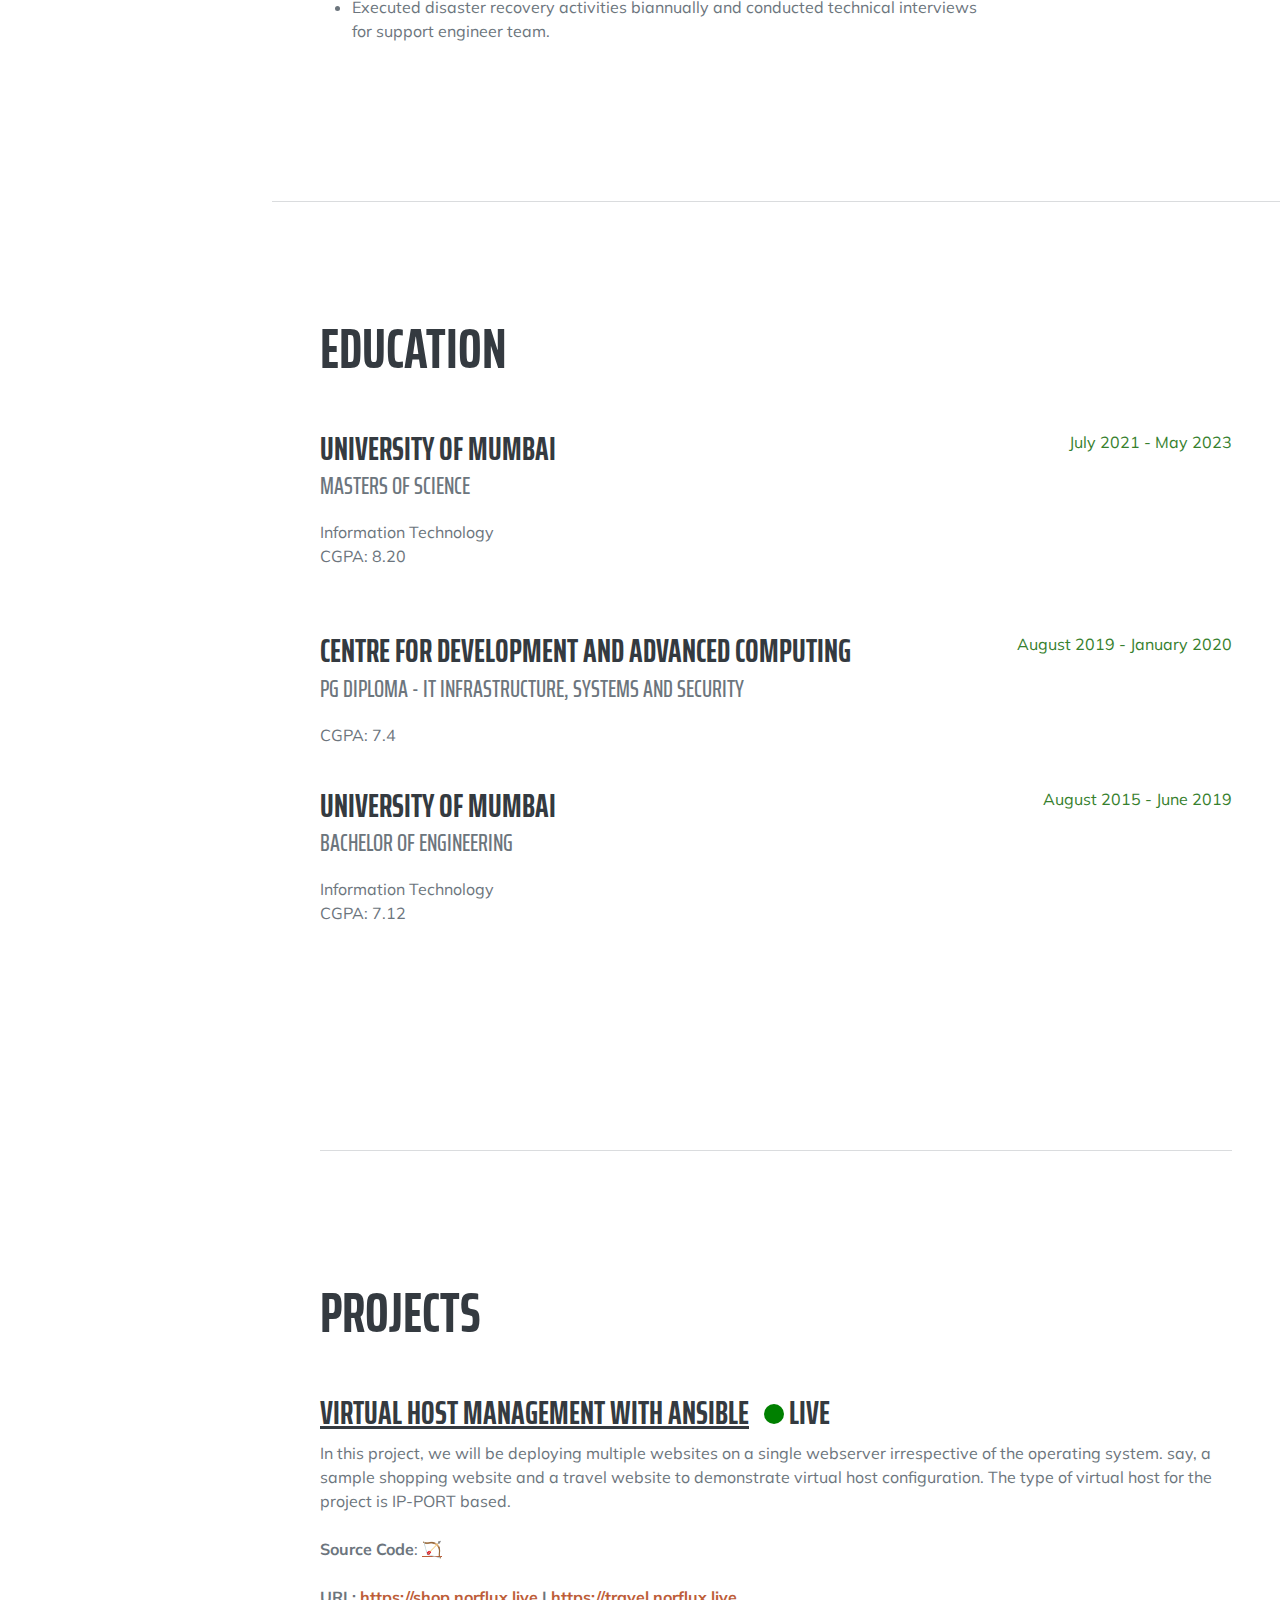
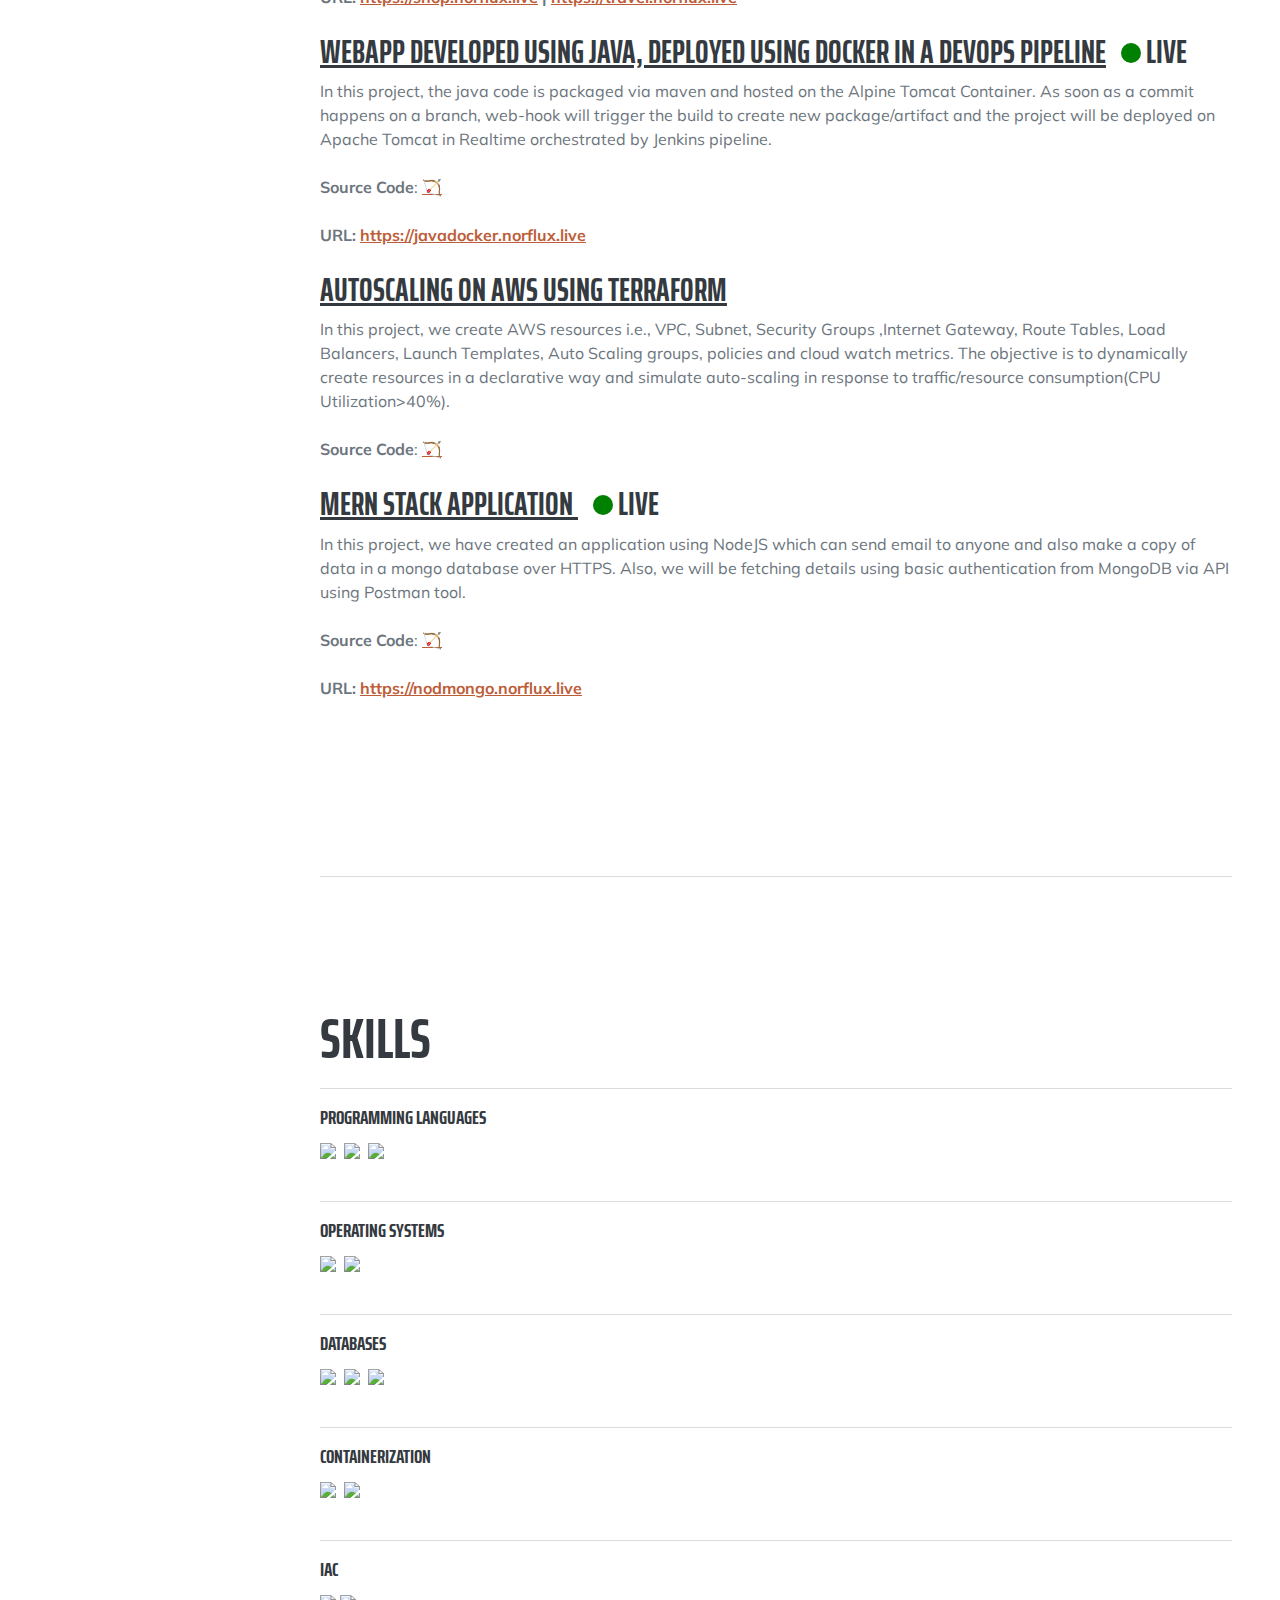
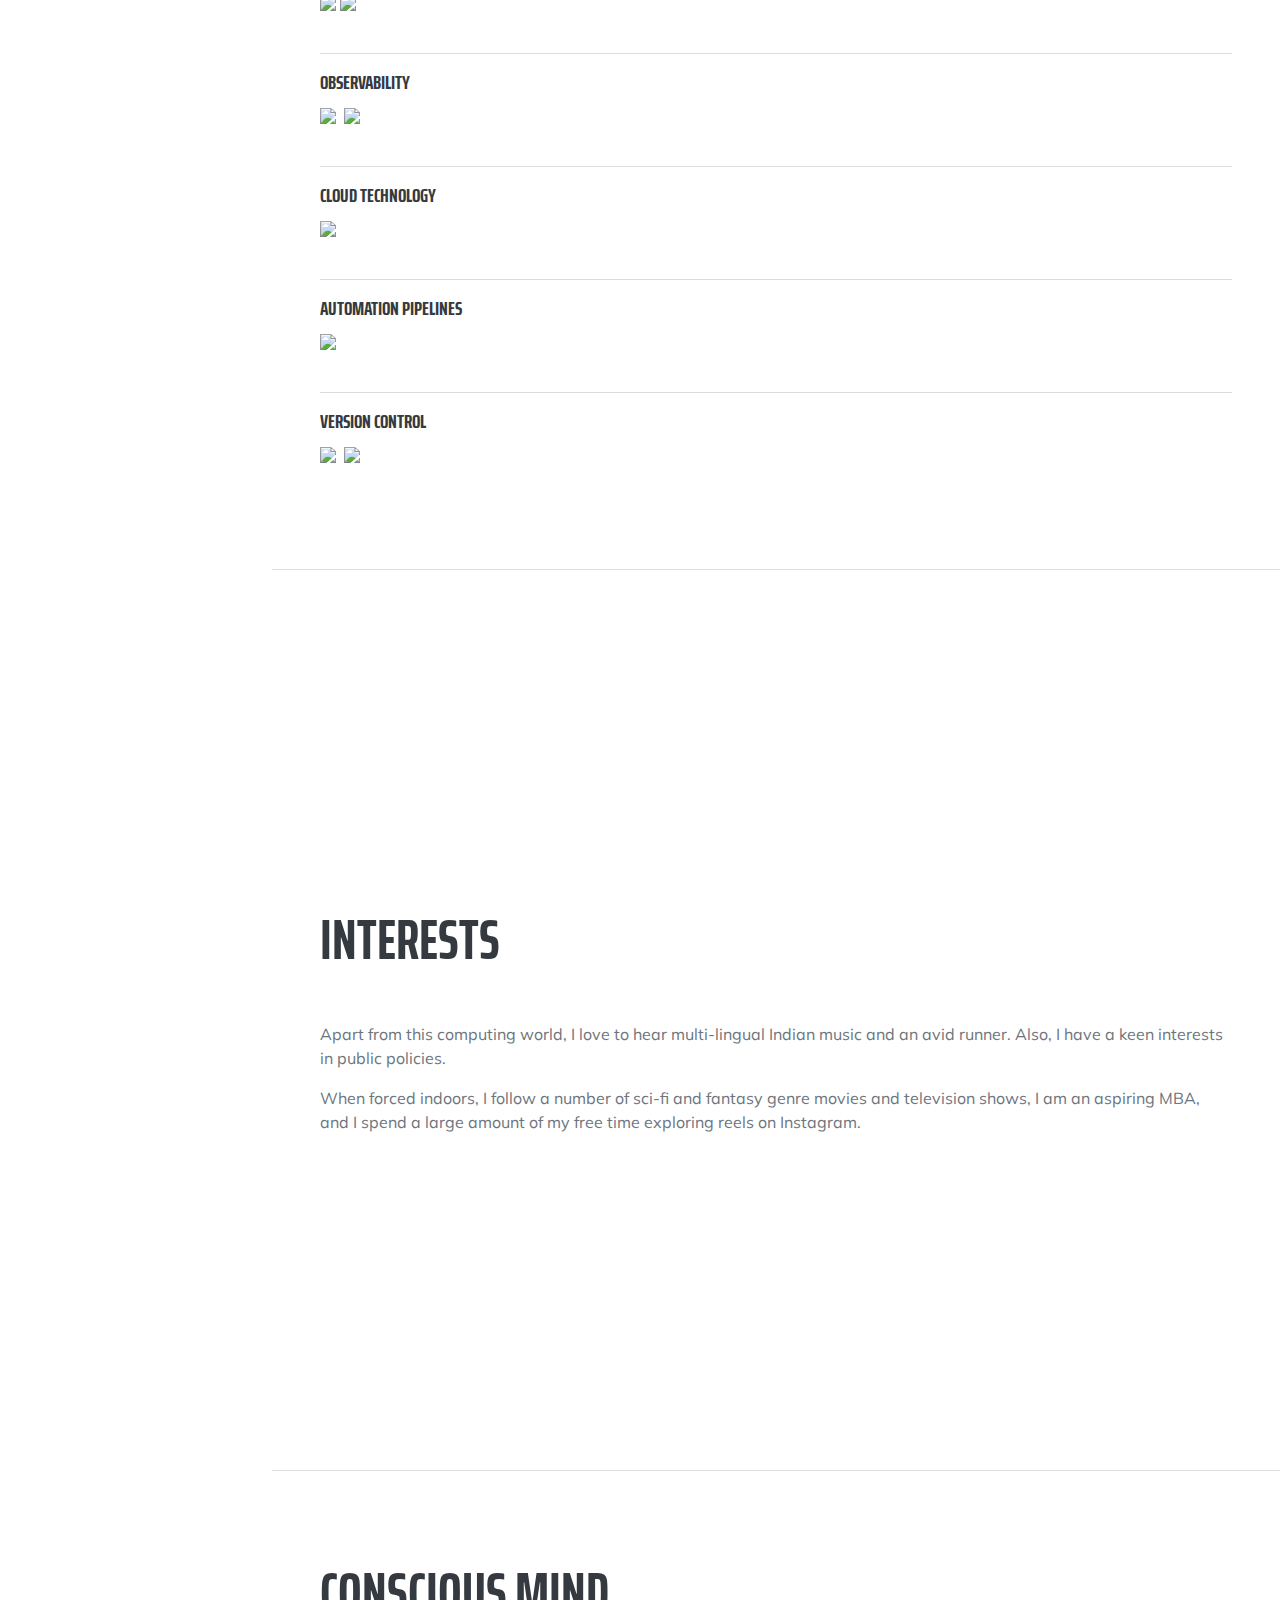
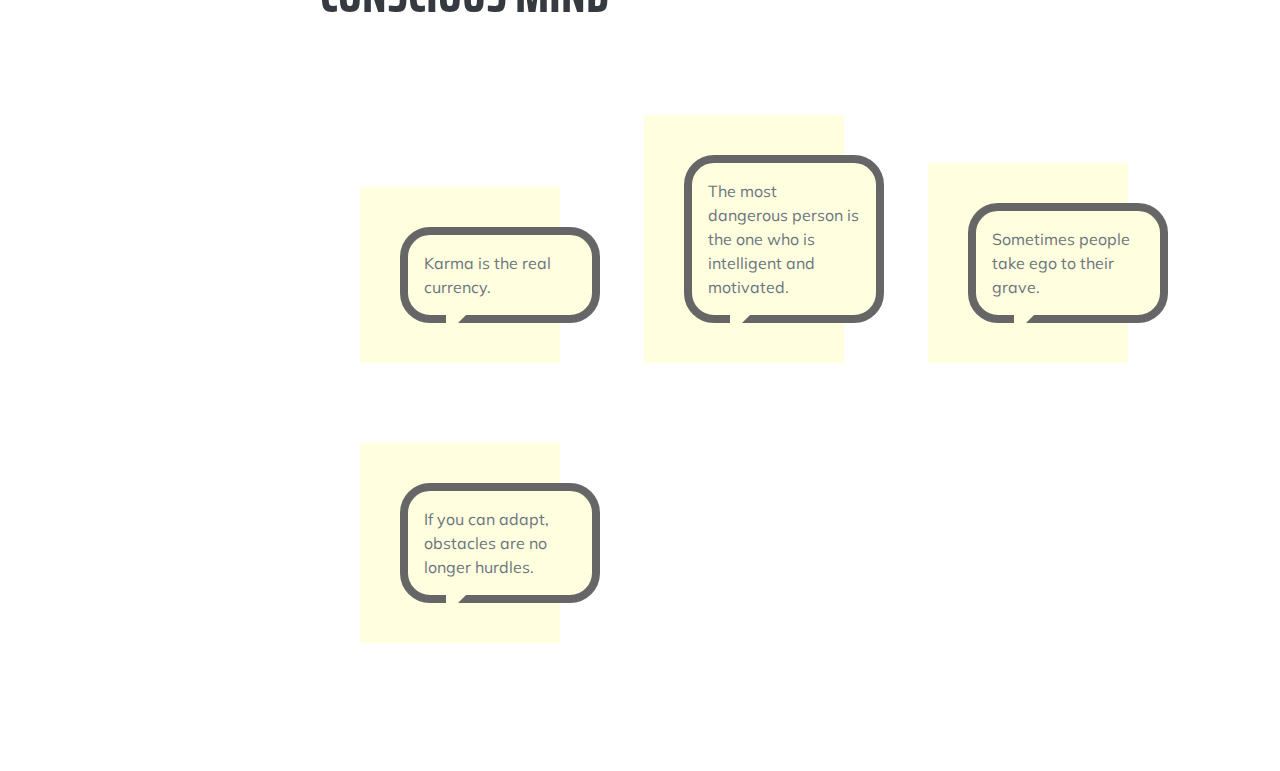
==== commit 8e3acc81: "modified:   down.html for pull check" ====
--- a/index.html
+++ b/index.html
@@ -139,7 +139,22 @@
                     <h2 class="mb-5">Projects</h2>
                     <div class="d-flex flex-column flex-md-row justify-content-between mb-5">
                         <div class="flex-grow-1">
-                            <h3 class="mb-2">Autoscaling on AWS using Terraform</h3>
+                            <h3 class="mb-2"><u>Virtual Host Management with Ansible</u>&nbsp;&nbsp;&nbsp;<span class="live"></span>  Live</h3>
+                            <div>In this project, we will be deploying multiple websites on a single webserver irrespective of the operating system. say, a sample shopping website and a travel website to demonstrate virtual host configuration. The type of virtual host for the project is IP-PORT based.</div>
+                            <br>
+                            <div><strong>Source Code</strong>: <a href="https://github.com/norfluxX/VHost-Management-with-Ansible" target="_blank">🏹</a></div>
+                            <br>
+                            <div><strong>URL: <a href="https://shop.norflux.live" target="_blank">https://shop.norflux.live</a> | <a href="https://travel.norflux.live" target="_blank">https://travel.norflux.live</a></strong></div>
+                             <br>
+                             <h3 class="mb-2"><u>WebApp developed using Java, deployed using docker in a DevOps Pipeline</u>&nbsp;&nbsp;&nbsp;<span class="live"></span>  Live</h3>
+                            <div>In this project, the java code is packaged via maven and hosted on the Alpine Tomcat Container. As soon as a commit happens on a branch, web-hook will trigger the build to create new package/artifact and the project will be deployed on Apache Tomcat in Realtime orchestrated by Jenkins pipeline.
+                            </div>
+                            <br>
+                            <div><strong>Source Code</strong>: <a href="https://github.com/norfluxX/Docker-Java-WebApp-DevOps-Pipeline" target="_blank">🏹</a></div>
+                            <br>
+                            <div><strong>URL: <a href="https://javadocker.norflux.live" target="_blank">https://javadocker.norflux.live</a></strong></div>
+                            <br>
+                            <h3 class="mb-2"><u>Autoscaling on AWS using Terraform</u></h3>
                             <div>In this project, we create AWS resources i.e., VPC, Subnet, Security Groups ,Internet Gateway, 
                                 Route Tables, Load Balancers, Launch Templates, Auto Scaling groups, policies and cloud watch metrics. 
                                 The objective is to dynamically create resources in a declarative way and simulate auto-scaling 
@@ -147,23 +162,19 @@
                             </div>
                             <br>
                             <div><strong>Source Code</strong>: <a href="https://github.com/norfluxX/Autoscaling-on-aws-using-terraform" target="_blank">🏹</a></div>
+                            <br>
+                            <h3 class="mb-2"><u>MERN Stack Application </u>&nbsp;&nbsp;&nbsp;<span class="live"></span>  Live</h3>
+                            <div>In this project, we have created an application using NodeJS which can send email to anyone and also make a copy of data in a mongo database over HTTPS.
+                                Also, we will be fetching details using basic authentication from MongoDB via API using Postman tool.
+                            </div>
+                            <br>
+                            <div><strong>Source Code</strong>: <a href="https://github.com/norfluxX/NodeMongoMailer.git" target="_blank">🏹</a></div>
+                            <br>
+                            <div><strong>URL: <a href="https://nodemongo.norflux.live" target="_blank">https://nodmongo.norflux.live</a></strong></div>
+                        </div>
                         <br>
-                        <div class="flex-grow-1">
-                            <h3 class="mb-2">WebApp developed using Java, deploy using docker in a DevOps Pipeline</h3>
-                            <div>In this project, the java code is packaged via maven and hosted on the Alpine Tomcat Container. As soon as a commit happens on a branch, web-hook will trigger the build to create new package/artifact and the project will be deployed on Apache Tomcat in Realtime orchestrated by Jenkins pipeline.
-                            </div>
-                            <br>
-                            <div><strong>Source Code</strong>: <a href="https://github.com/norfluxX/Docker-Java-WebApp-DevOps-Pipeline" target="_blank">🏹</a></div>
-                        </div>
-                        <br>
-                        <div class="flex-grow-1">
-                            <h3 class="mb-2">Virtual Host Management with Ansible</h3>
-                            <div>In this project, we will be deploying multiple websites on a single webserver irrespective of the operating system. say, a sample shopping website and a travel website to demonstrate virtual host configuration. The type of virtual host for the project is IP-PORT based.
-                            </div>
-                            <br>
-                            <div><strong>Source Code</strong>: <a href="https://github.com/norfluxX/VHost-Management-with-Ansible" target="_blank">🏹</a></div>
-                        </div>
-                    </div>
+                    </div>
+                </div>
                 </div>
             </section>
             <hr class="m-5" />
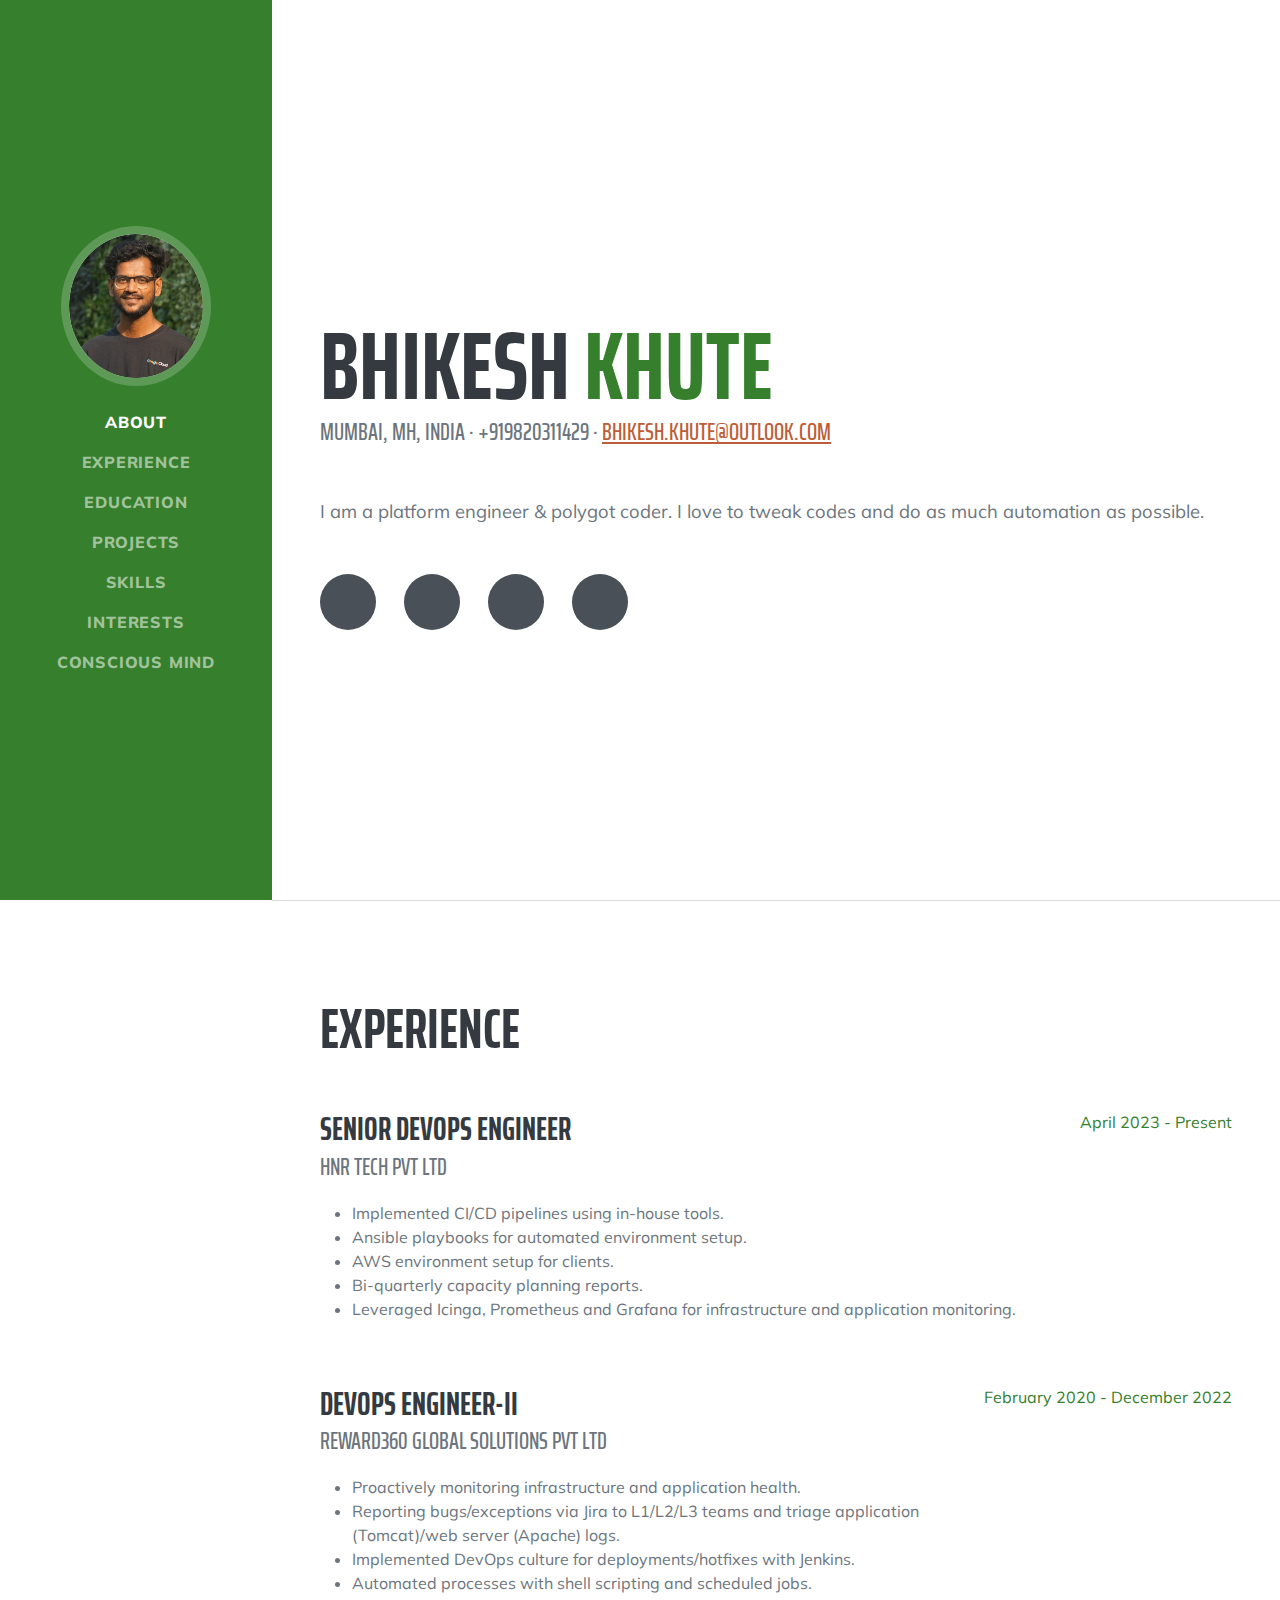
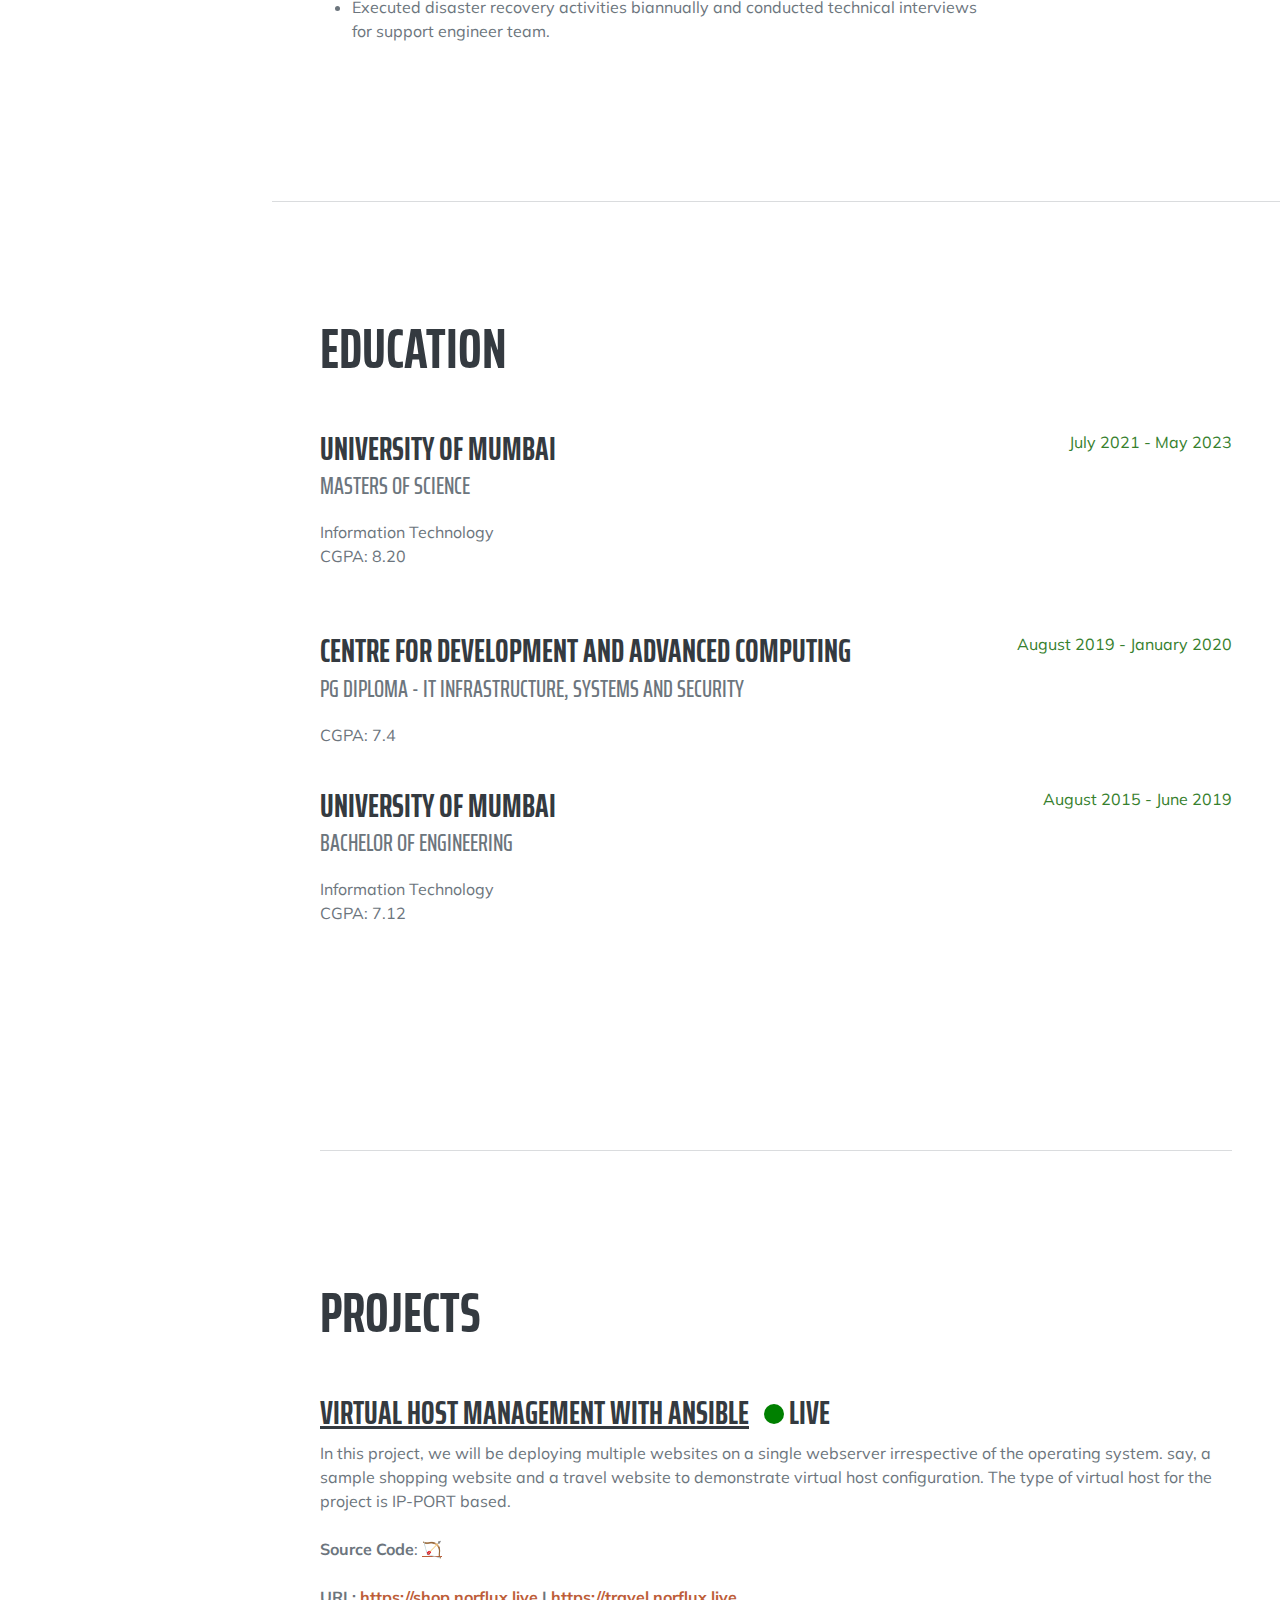
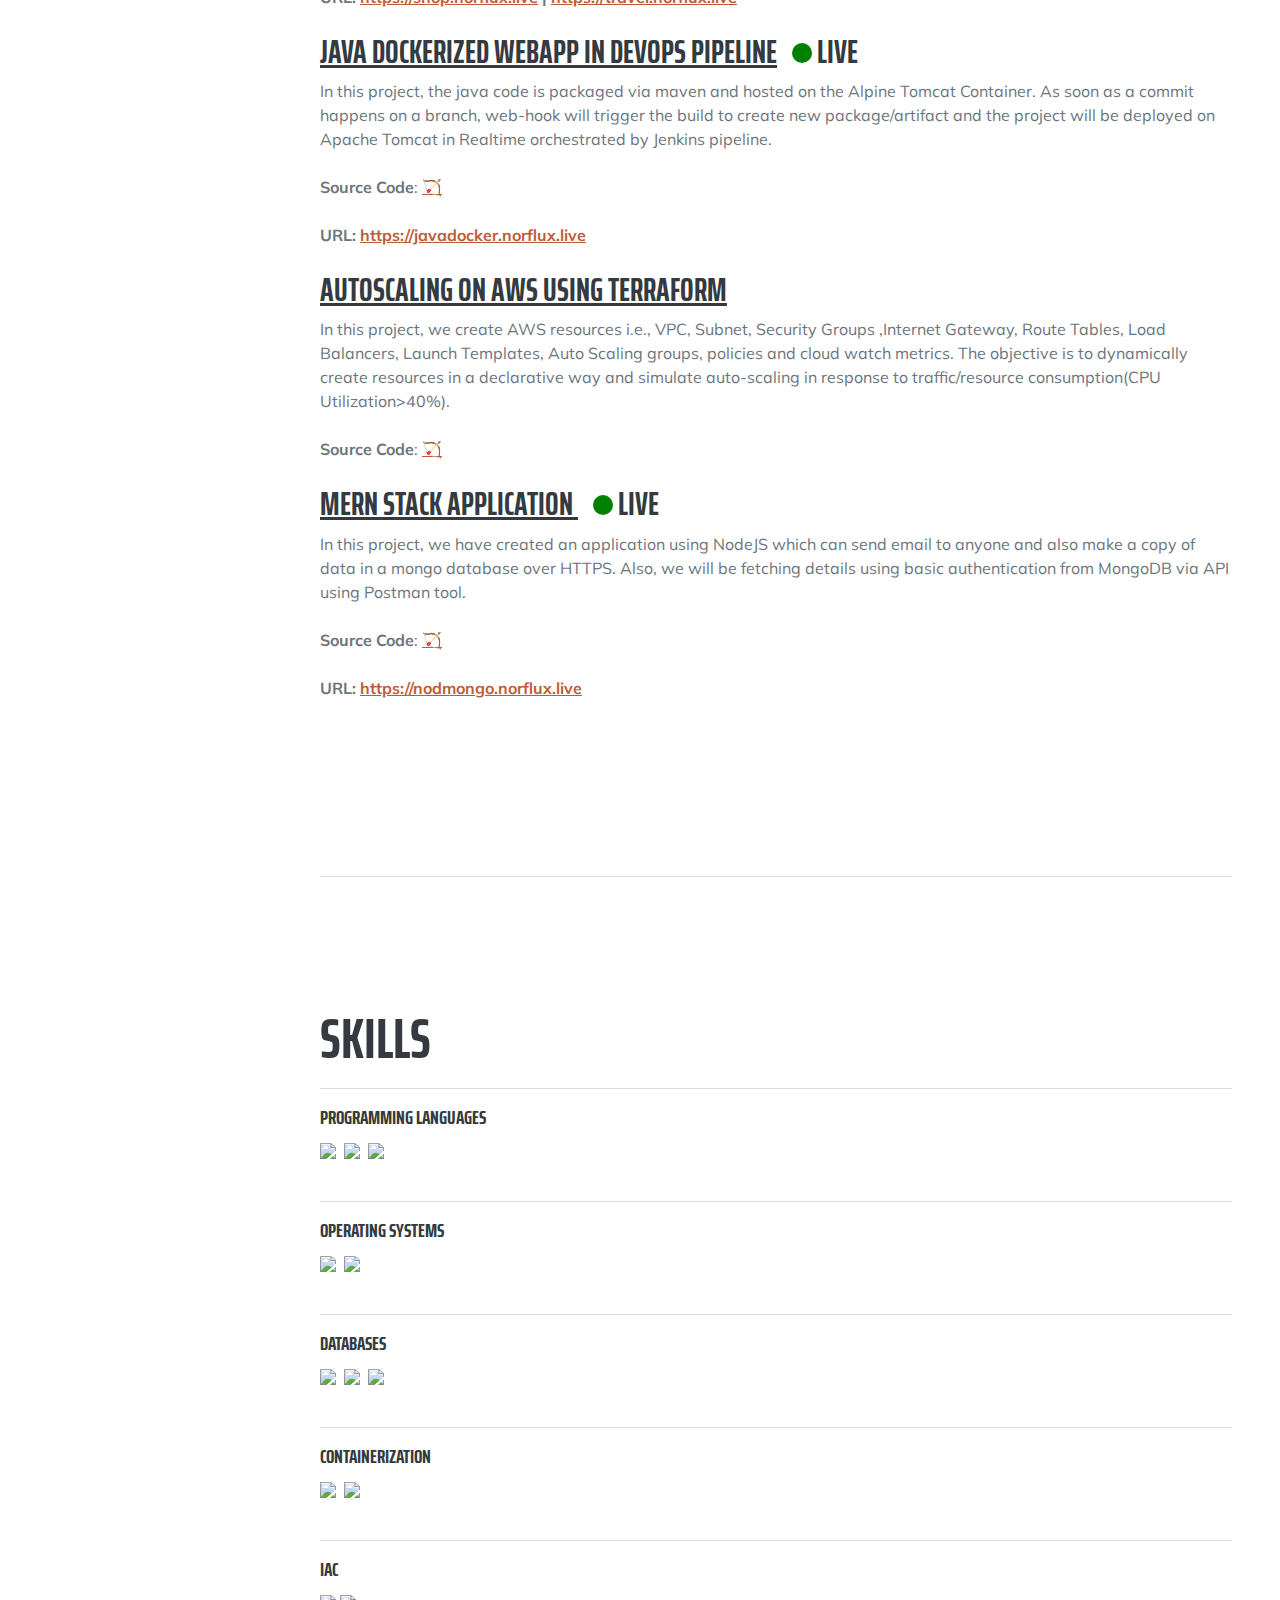
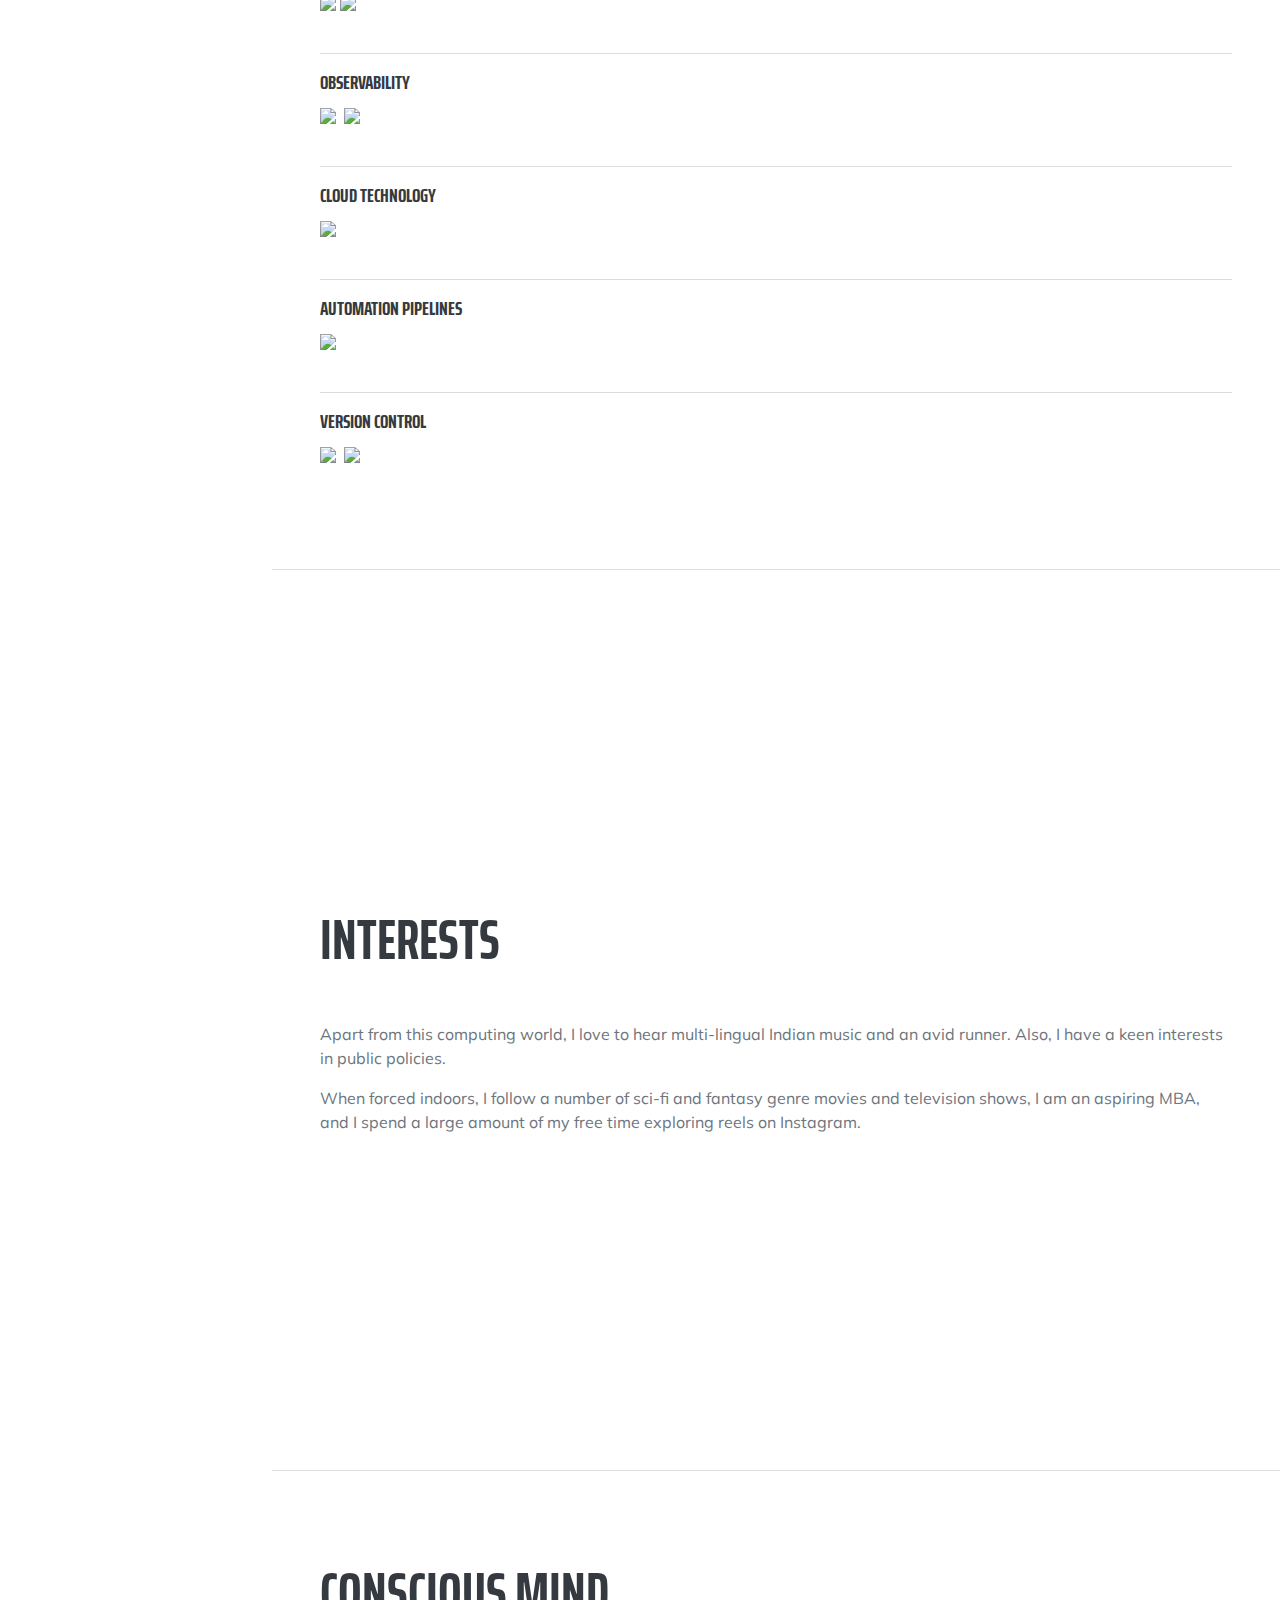
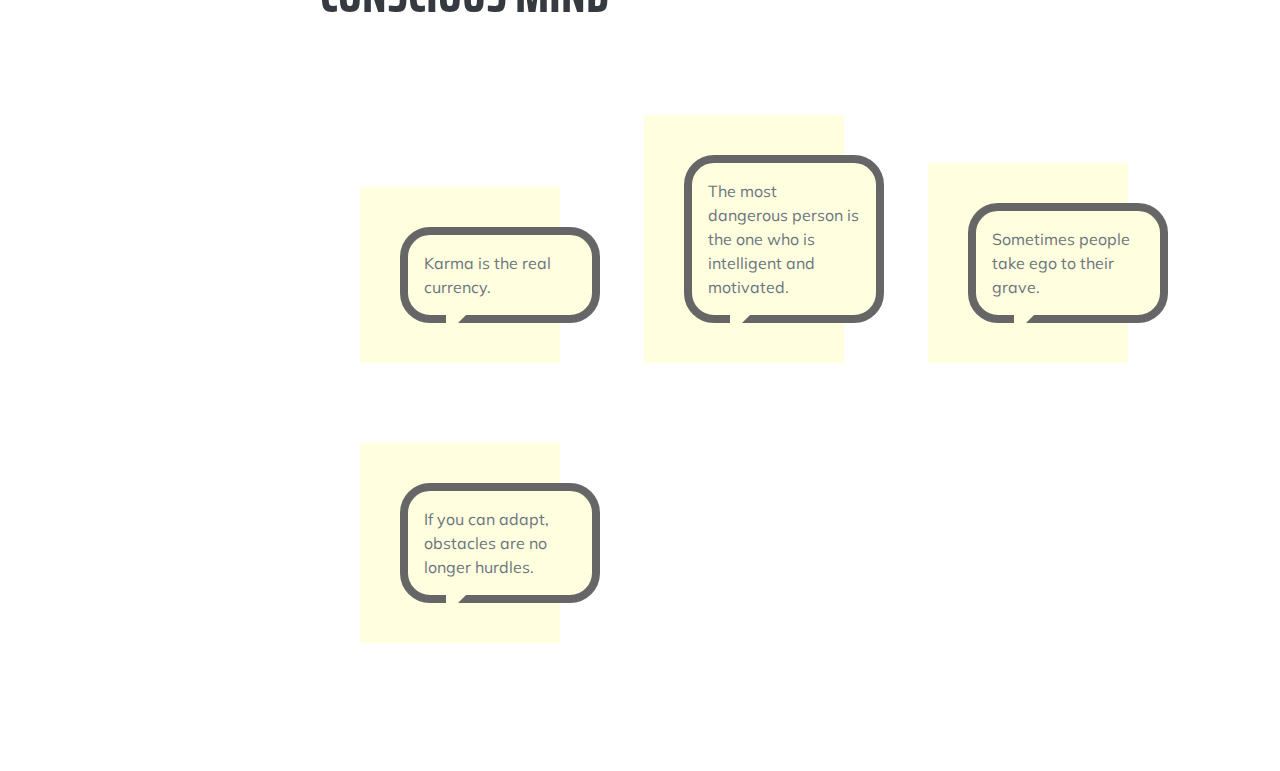
==== commit 9d4c1895: "modified:   index.html;changed name of javaapp" ====
--- a/index.html
+++ b/index.html
@@ -146,7 +146,7 @@
                             <br>
                             <div><strong>URL: <a href="https://shop.norflux.live" target="_blank">https://shop.norflux.live</a> | <a href="https://travel.norflux.live" target="_blank">https://travel.norflux.live</a></strong></div>
                              <br>
-                             <h3 class="mb-2"><u>WebApp developed using Java, deployed using docker in a DevOps Pipeline</u>&nbsp;&nbsp;&nbsp;<span class="live"></span>  Live</h3>
+                             <h3 class="mb-2"><u>Java Dockerized WebApp in DevOps Pipeline</u>&nbsp;&nbsp;&nbsp;<span class="live"></span>  Live</h3>
                             <div>In this project, the java code is packaged via maven and hosted on the Alpine Tomcat Container. As soon as a commit happens on a branch, web-hook will trigger the build to create new package/artifact and the project will be deployed on Apache Tomcat in Realtime orchestrated by Jenkins pipeline.
                             </div>
                             <br>
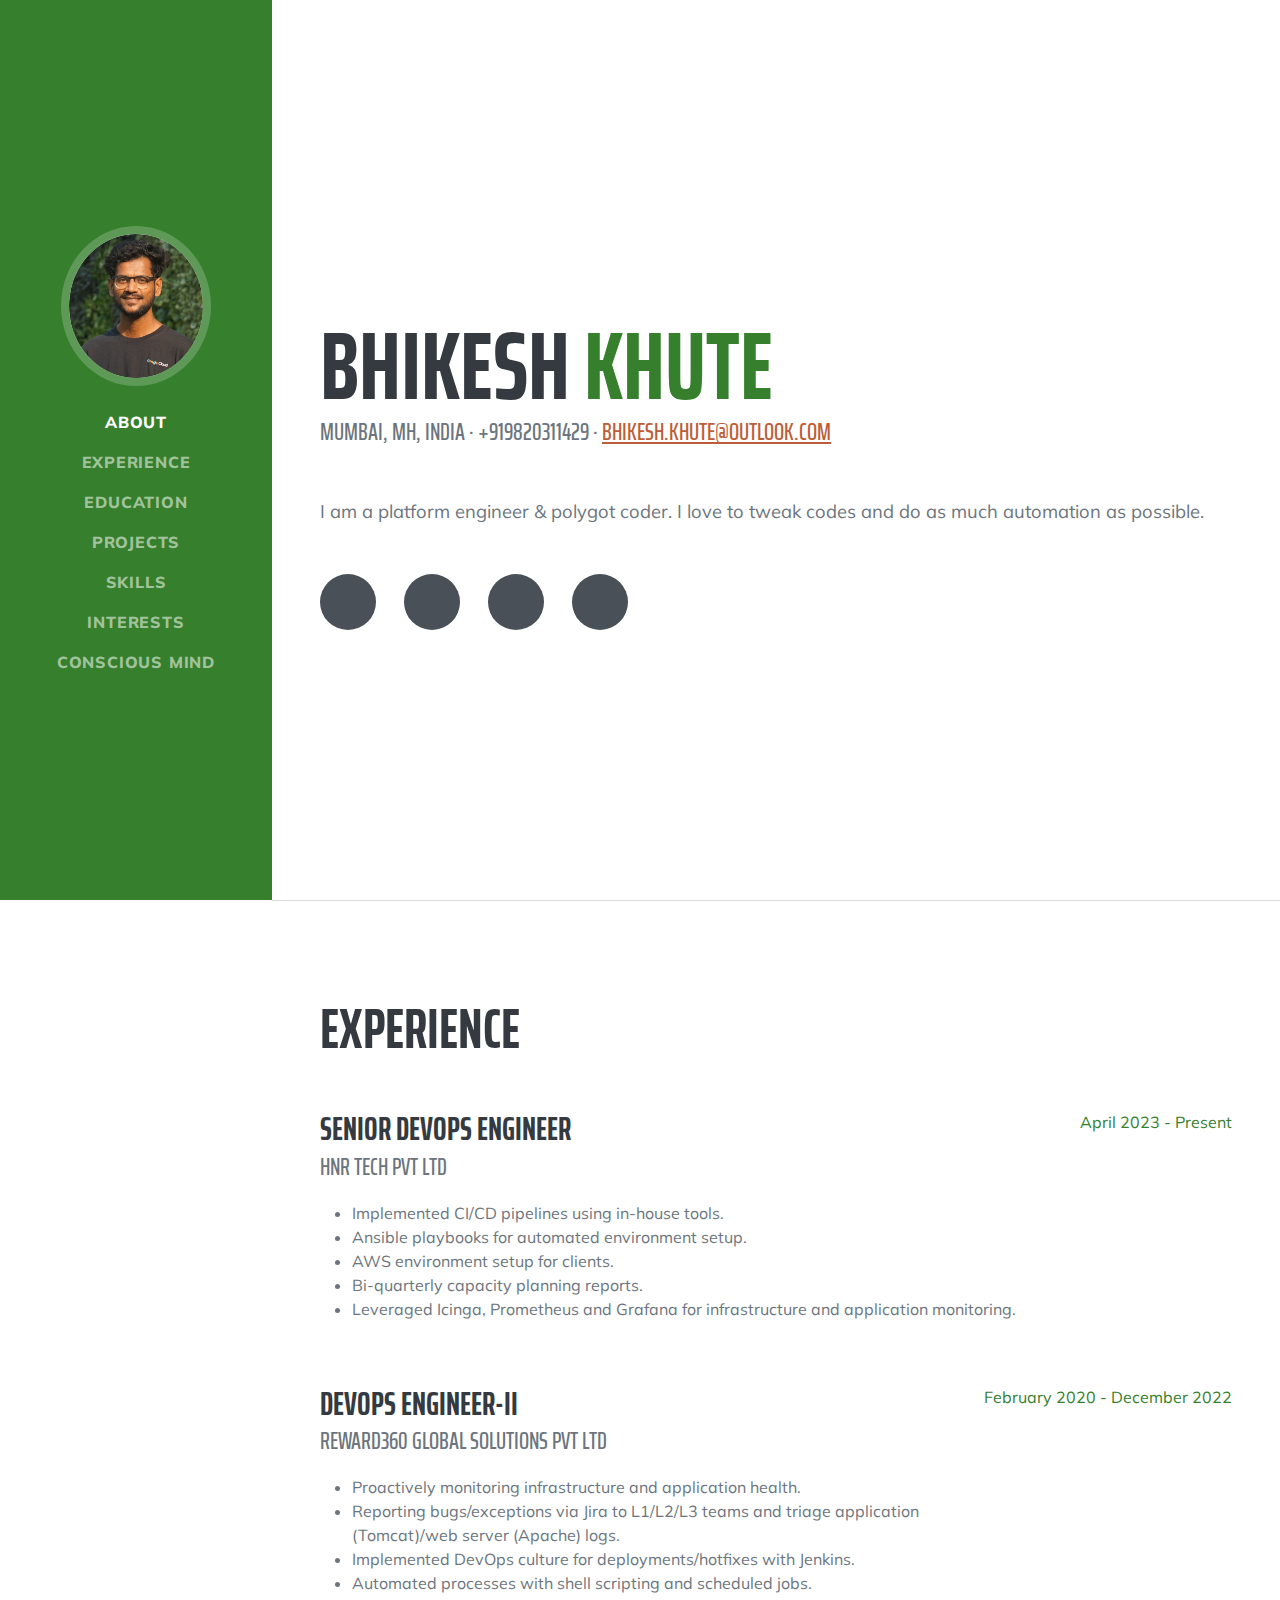
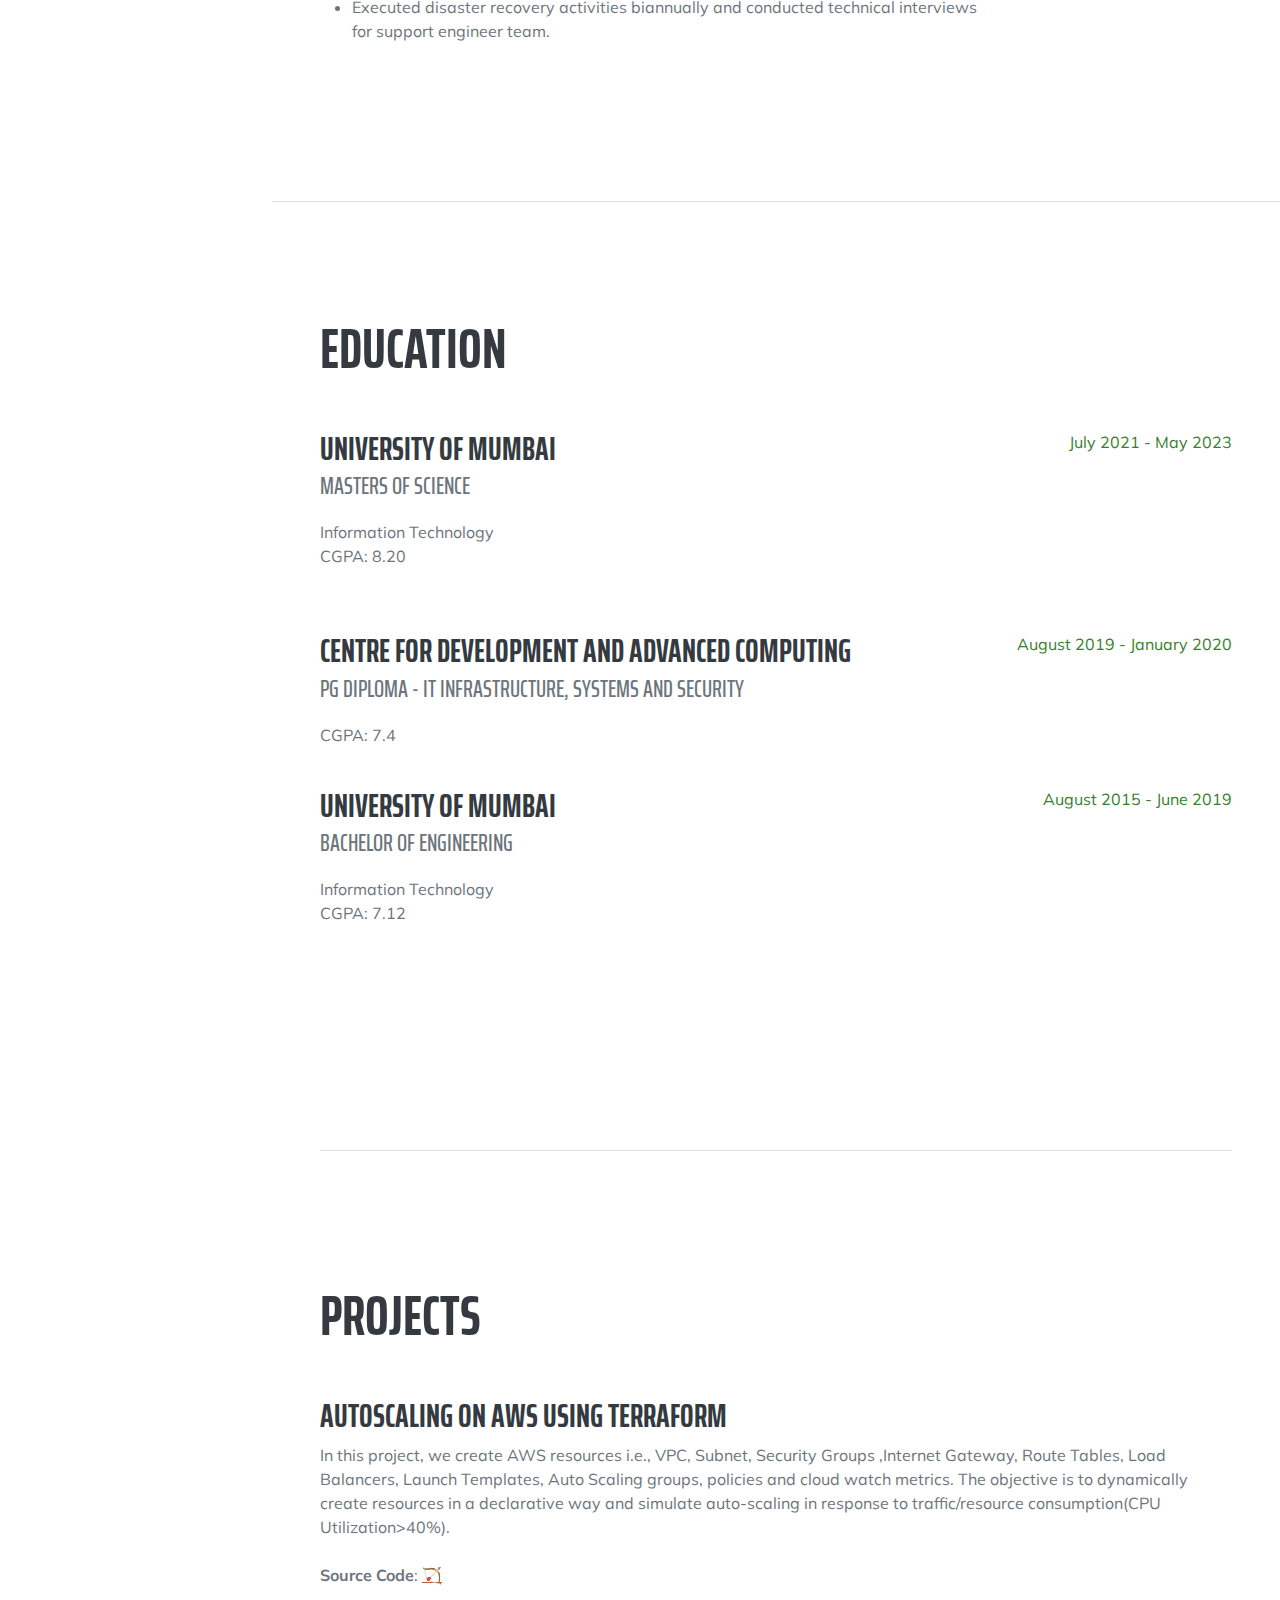
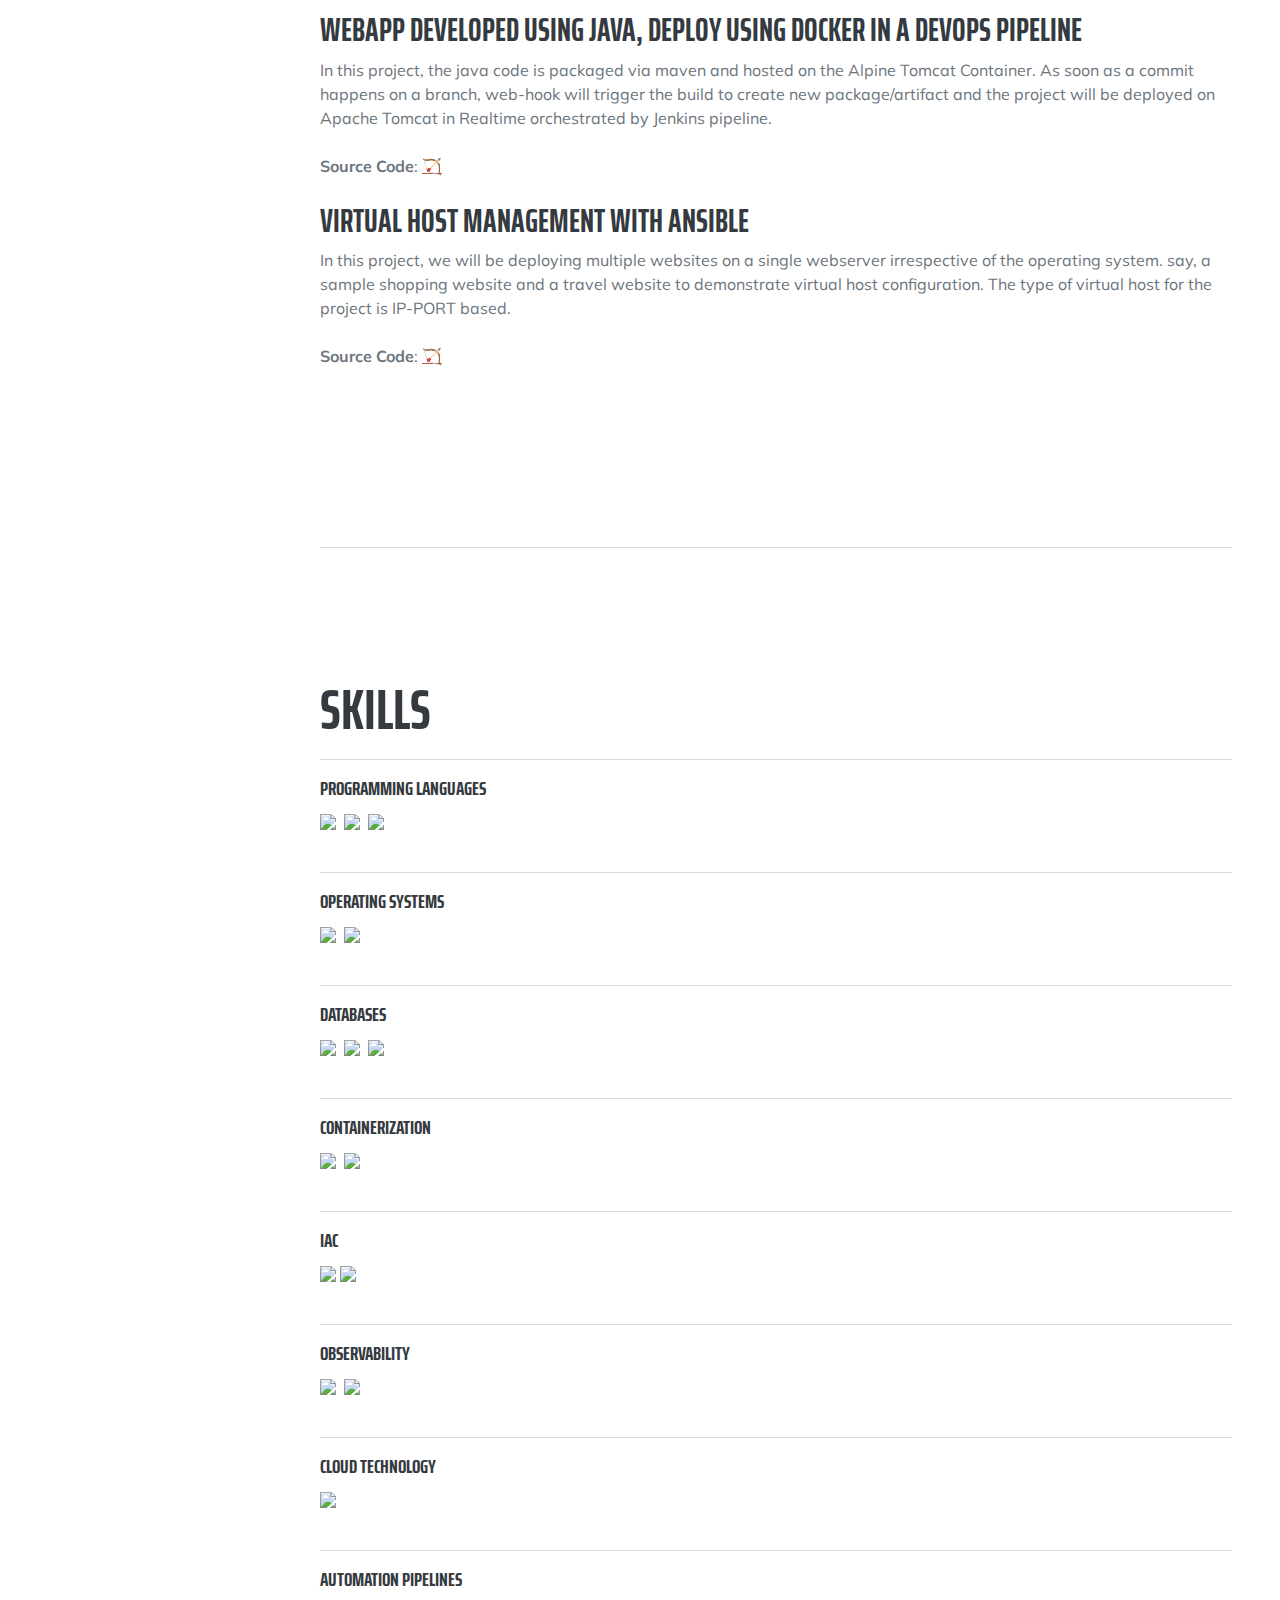
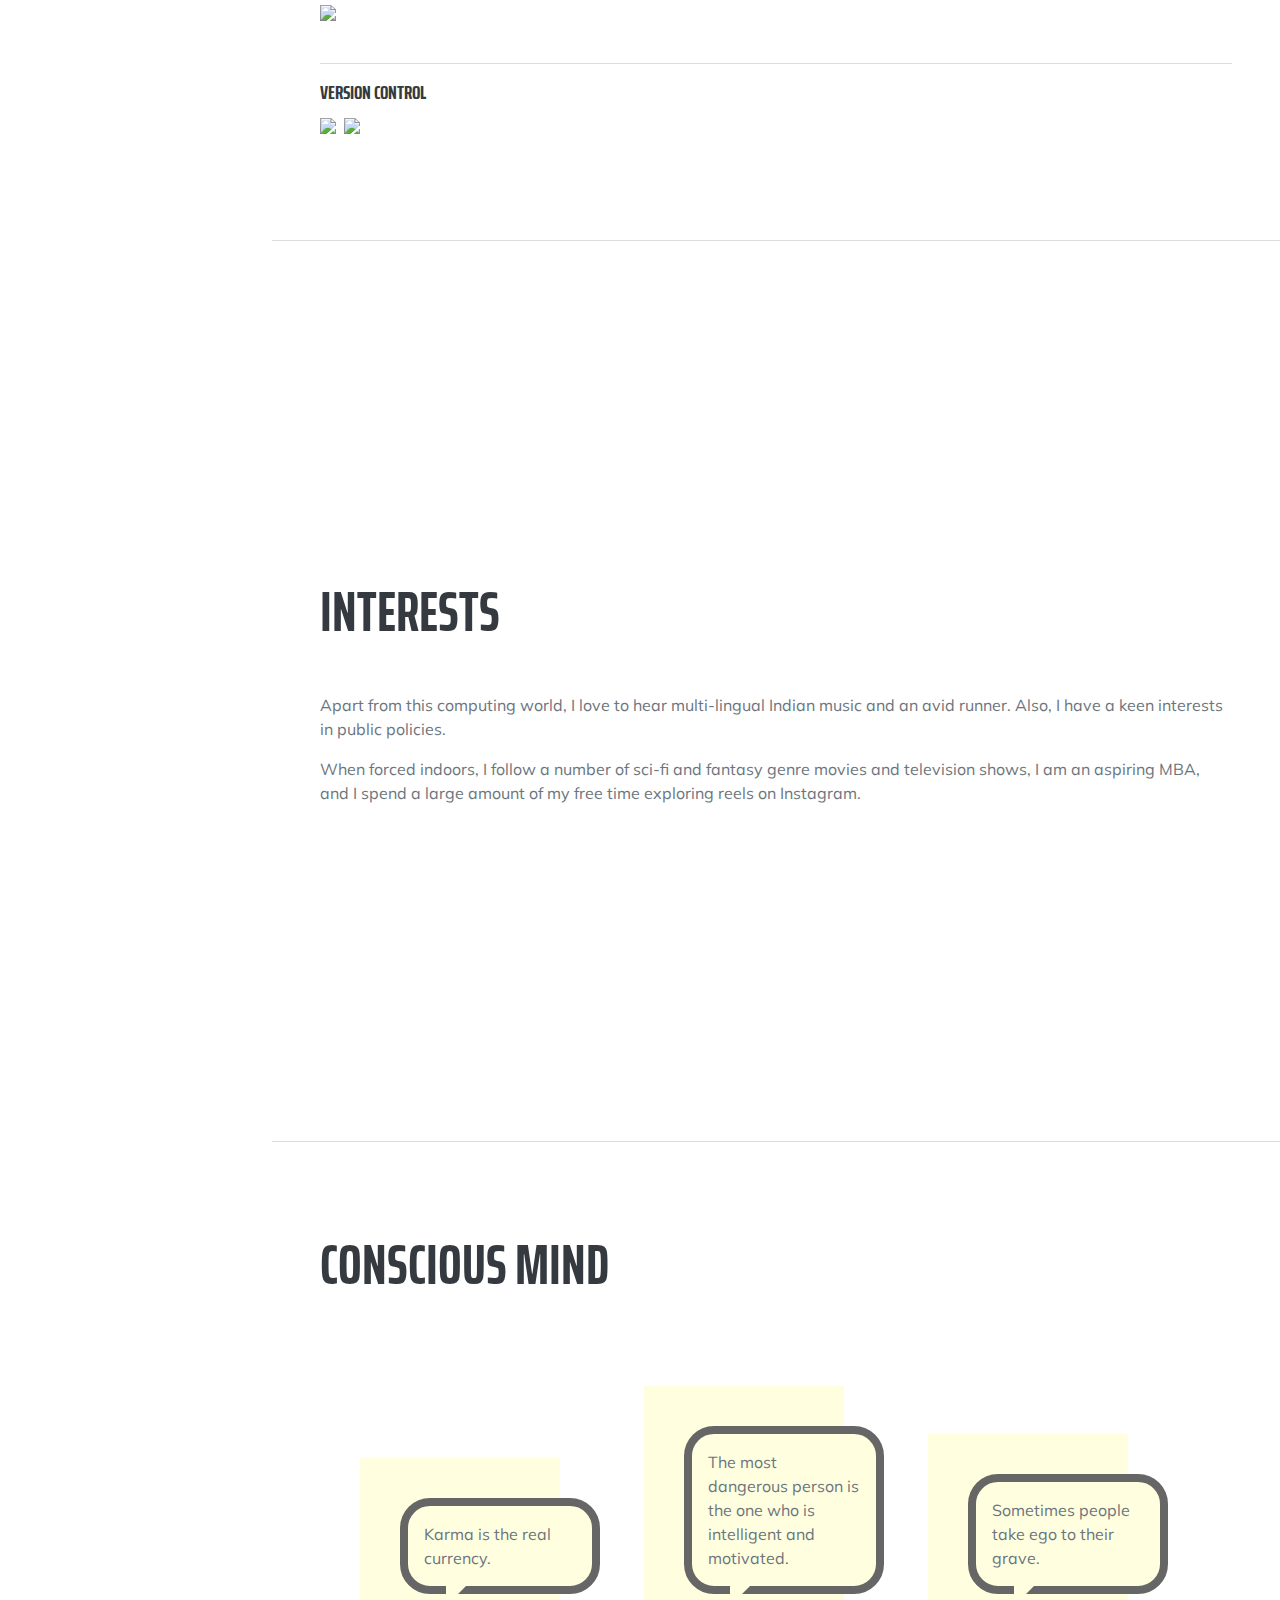
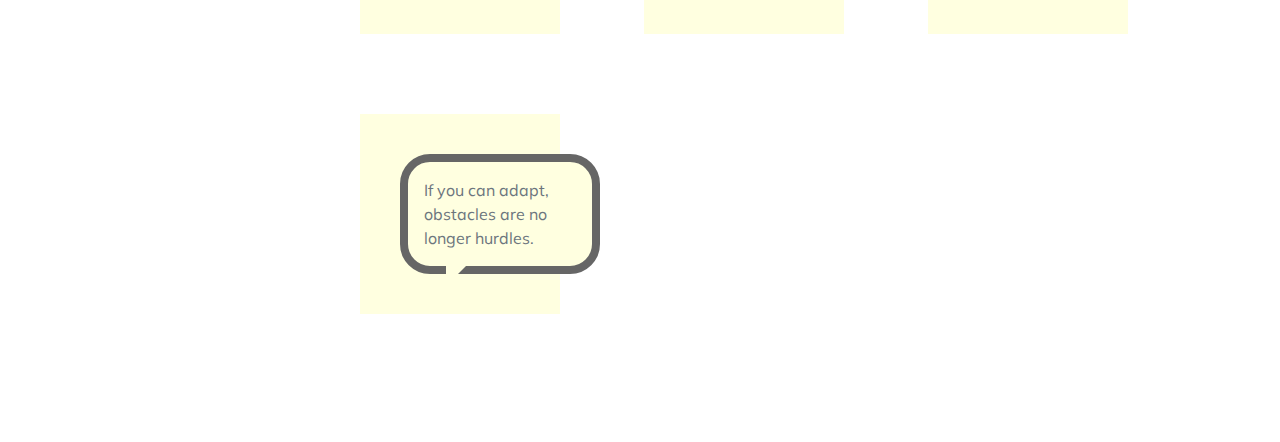
==== commit bf6bc7a9: "Update index.html" ====
--- a/index.html
+++ b/index.html
@@ -7,7 +7,6 @@
         <meta name="author" content="" />
         <title>Bhikesh Khute Portfolio</title>
         <link rel="icon" type="image/x-icon" href="assets/img/favicon.ico" />
-        <!-- Font Awesome icons (free version)-->
         <script src="https://use.fontawesome.com/releases/v6.3.0/js/all.js" crossorigin="anonymous"></script>
         <!-- Google fonts-->
         <link href="https://fonts.googleapis.com/css?family=Saira+Extra+Condensed:500,700" rel="stylesheet" type="text/css" />
@@ -139,22 +138,7 @@
                     <h2 class="mb-5">Projects</h2>
                     <div class="d-flex flex-column flex-md-row justify-content-between mb-5">
                         <div class="flex-grow-1">
-                            <h3 class="mb-2"><u>Virtual Host Management with Ansible</u>&nbsp;&nbsp;&nbsp;<span class="live"></span>  Live</h3>
-                            <div>In this project, we will be deploying multiple websites on a single webserver irrespective of the operating system. say, a sample shopping website and a travel website to demonstrate virtual host configuration. The type of virtual host for the project is IP-PORT based.</div>
-                            <br>
-                            <div><strong>Source Code</strong>: <a href="https://github.com/norfluxX/VHost-Management-with-Ansible" target="_blank">🏹</a></div>
-                            <br>
-                            <div><strong>URL: <a href="https://shop.norflux.live" target="_blank">https://shop.norflux.live</a> | <a href="https://travel.norflux.live" target="_blank">https://travel.norflux.live</a></strong></div>
-                             <br>
-                             <h3 class="mb-2"><u>Java Dockerized WebApp in DevOps Pipeline</u>&nbsp;&nbsp;&nbsp;<span class="live"></span>  Live</h3>
-                            <div>In this project, the java code is packaged via maven and hosted on the Alpine Tomcat Container. As soon as a commit happens on a branch, web-hook will trigger the build to create new package/artifact and the project will be deployed on Apache Tomcat in Realtime orchestrated by Jenkins pipeline.
-                            </div>
-                            <br>
-                            <div><strong>Source Code</strong>: <a href="https://github.com/norfluxX/Docker-Java-WebApp-DevOps-Pipeline" target="_blank">🏹</a></div>
-                            <br>
-                            <div><strong>URL: <a href="https://javadocker.norflux.live" target="_blank">https://javadocker.norflux.live</a></strong></div>
-                            <br>
-                            <h3 class="mb-2"><u>Autoscaling on AWS using Terraform</u></h3>
+                            <h3 class="mb-2">Autoscaling on AWS using Terraform</h3>
                             <div>In this project, we create AWS resources i.e., VPC, Subnet, Security Groups ,Internet Gateway, 
                                 Route Tables, Load Balancers, Launch Templates, Auto Scaling groups, policies and cloud watch metrics. 
                                 The objective is to dynamically create resources in a declarative way and simulate auto-scaling 
@@ -162,17 +146,22 @@
                             </div>
                             <br>
                             <div><strong>Source Code</strong>: <a href="https://github.com/norfluxX/Autoscaling-on-aws-using-terraform" target="_blank">🏹</a></div>
-                            <br>
-                            <h3 class="mb-2"><u>MERN Stack Application </u>&nbsp;&nbsp;&nbsp;<span class="live"></span>  Live</h3>
-                            <div>In this project, we have created an application using NodeJS which can send email to anyone and also make a copy of data in a mongo database over HTTPS.
-                                Also, we will be fetching details using basic authentication from MongoDB via API using Postman tool.
+                        <br>
+                        <div class="flex-grow-1">
+                            <h3 class="mb-2">WebApp developed using Java, deploy using docker in a DevOps Pipeline</h3>
+                            <div>In this project, the java code is packaged via maven and hosted on the Alpine Tomcat Container. As soon as a commit happens on a branch, web-hook will trigger the build to create new package/artifact and the project will be deployed on Apache Tomcat in Realtime orchestrated by Jenkins pipeline.
                             </div>
                             <br>
-                            <div><strong>Source Code</strong>: <a href="https://github.com/norfluxX/NodeMongoMailer.git" target="_blank">🏹</a></div>
+                            <div><strong>Source Code</strong>: <a href="https://github.com/norfluxX/Docker-Java-WebApp-DevOps-Pipeline" target="_blank">🏹</a></div>
+                        </div>
+                        <br>
+                        <div class="flex-grow-1">
+                            <h3 class="mb-2">Virtual Host Management with Ansible</h3>
+                            <div>In this project, we will be deploying multiple websites on a single webserver irrespective of the operating system. say, a sample shopping website and a travel website to demonstrate virtual host configuration. The type of virtual host for the project is IP-PORT based.
+                            </div>
                             <br>
-                            <div><strong>URL: <a href="https://nodemongo.norflux.live" target="_blank">https://nodmongo.norflux.live</a></strong></div>
-                        </div>
-                        <br>
+                            <div><strong>Source Code</strong>: <a href="https://github.com/norfluxX/VHost-Management-with-Ansible" target="_blank">🏹</a></div>
+                        </div>
                     </div>
                 </div>
                 </div>
